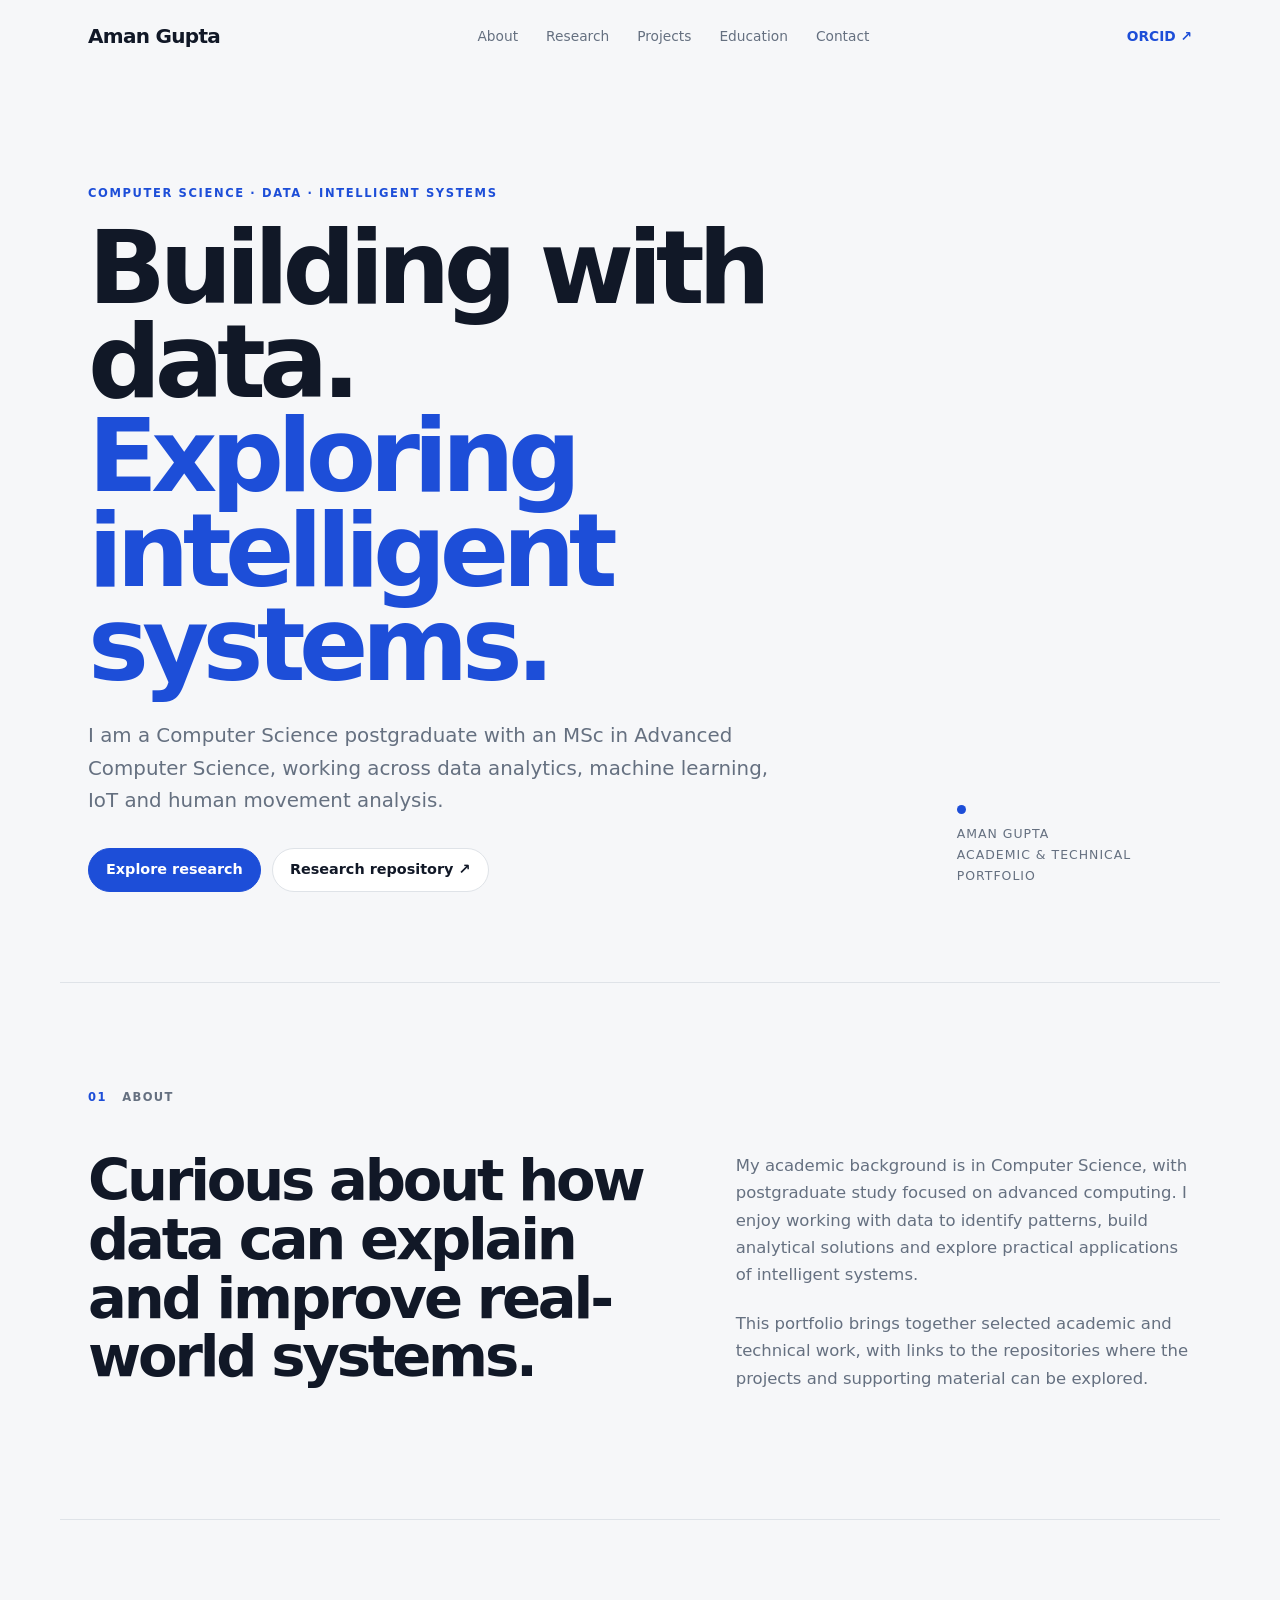
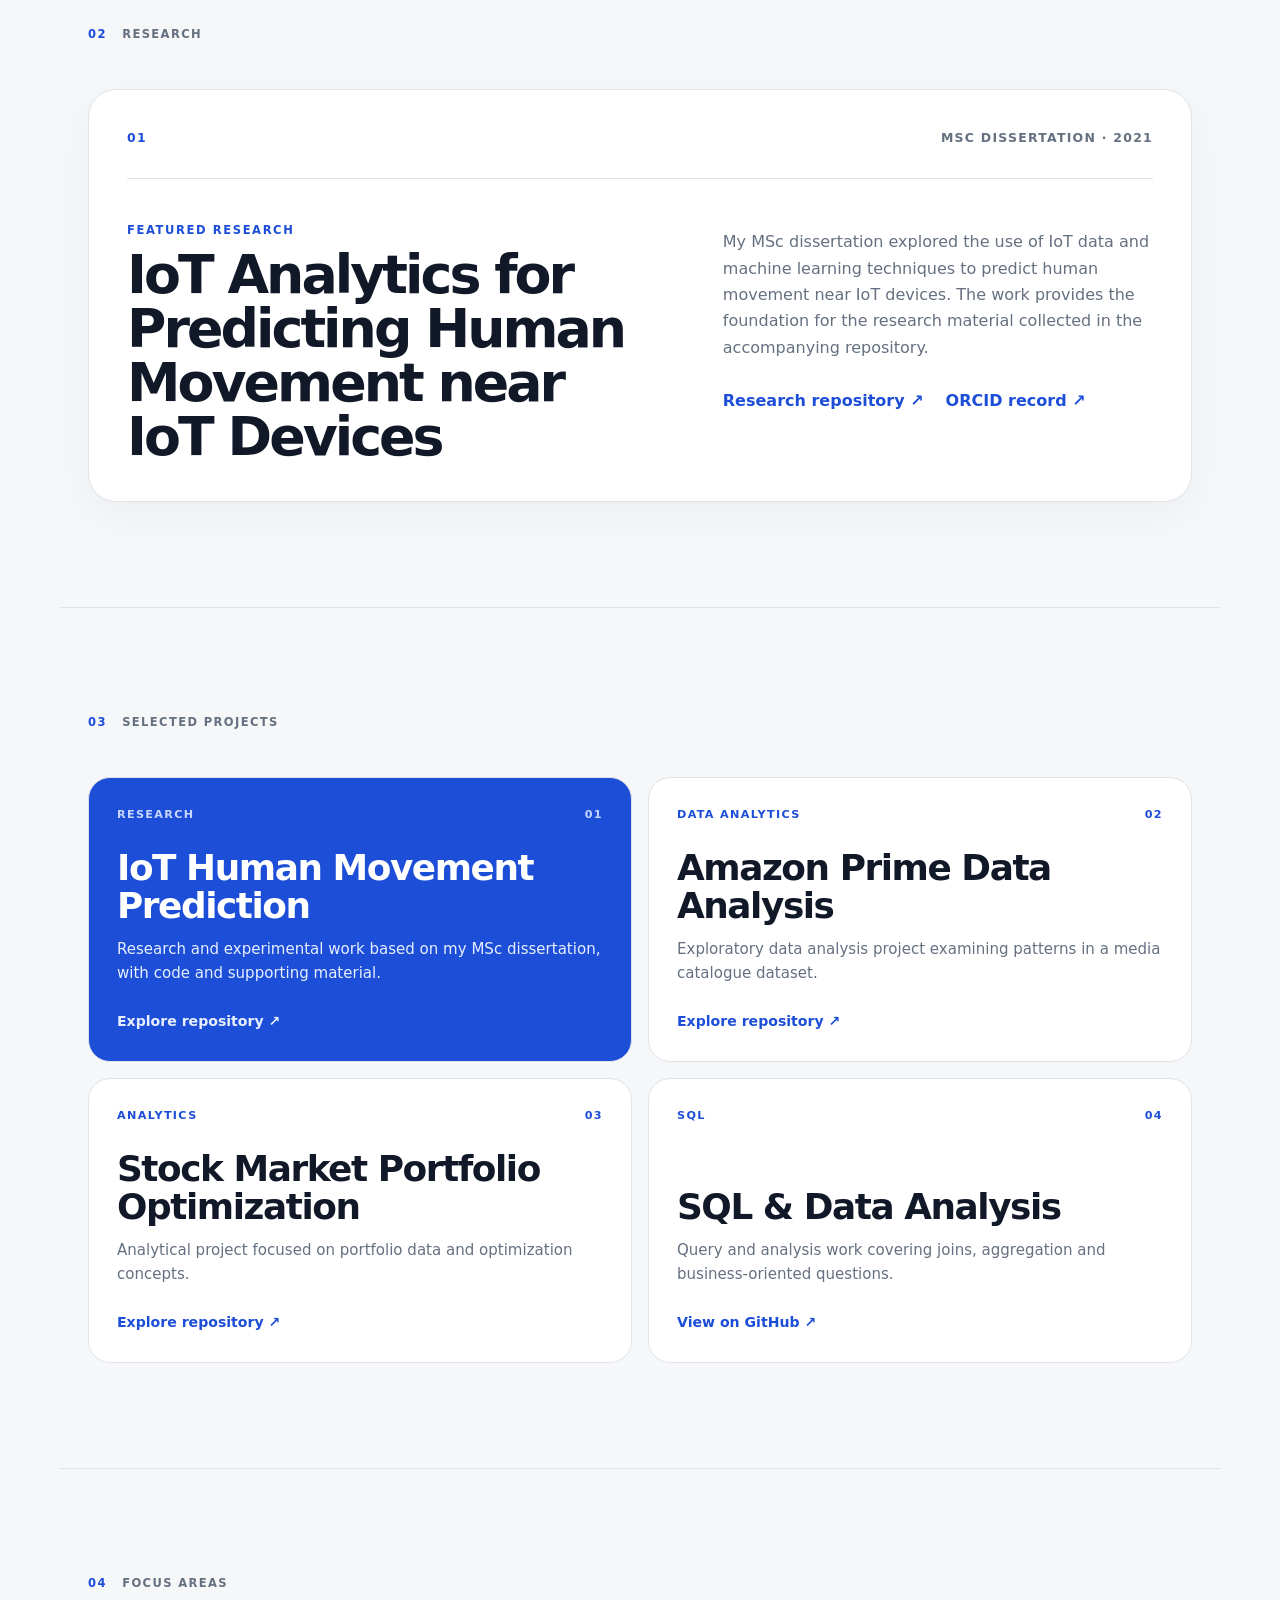
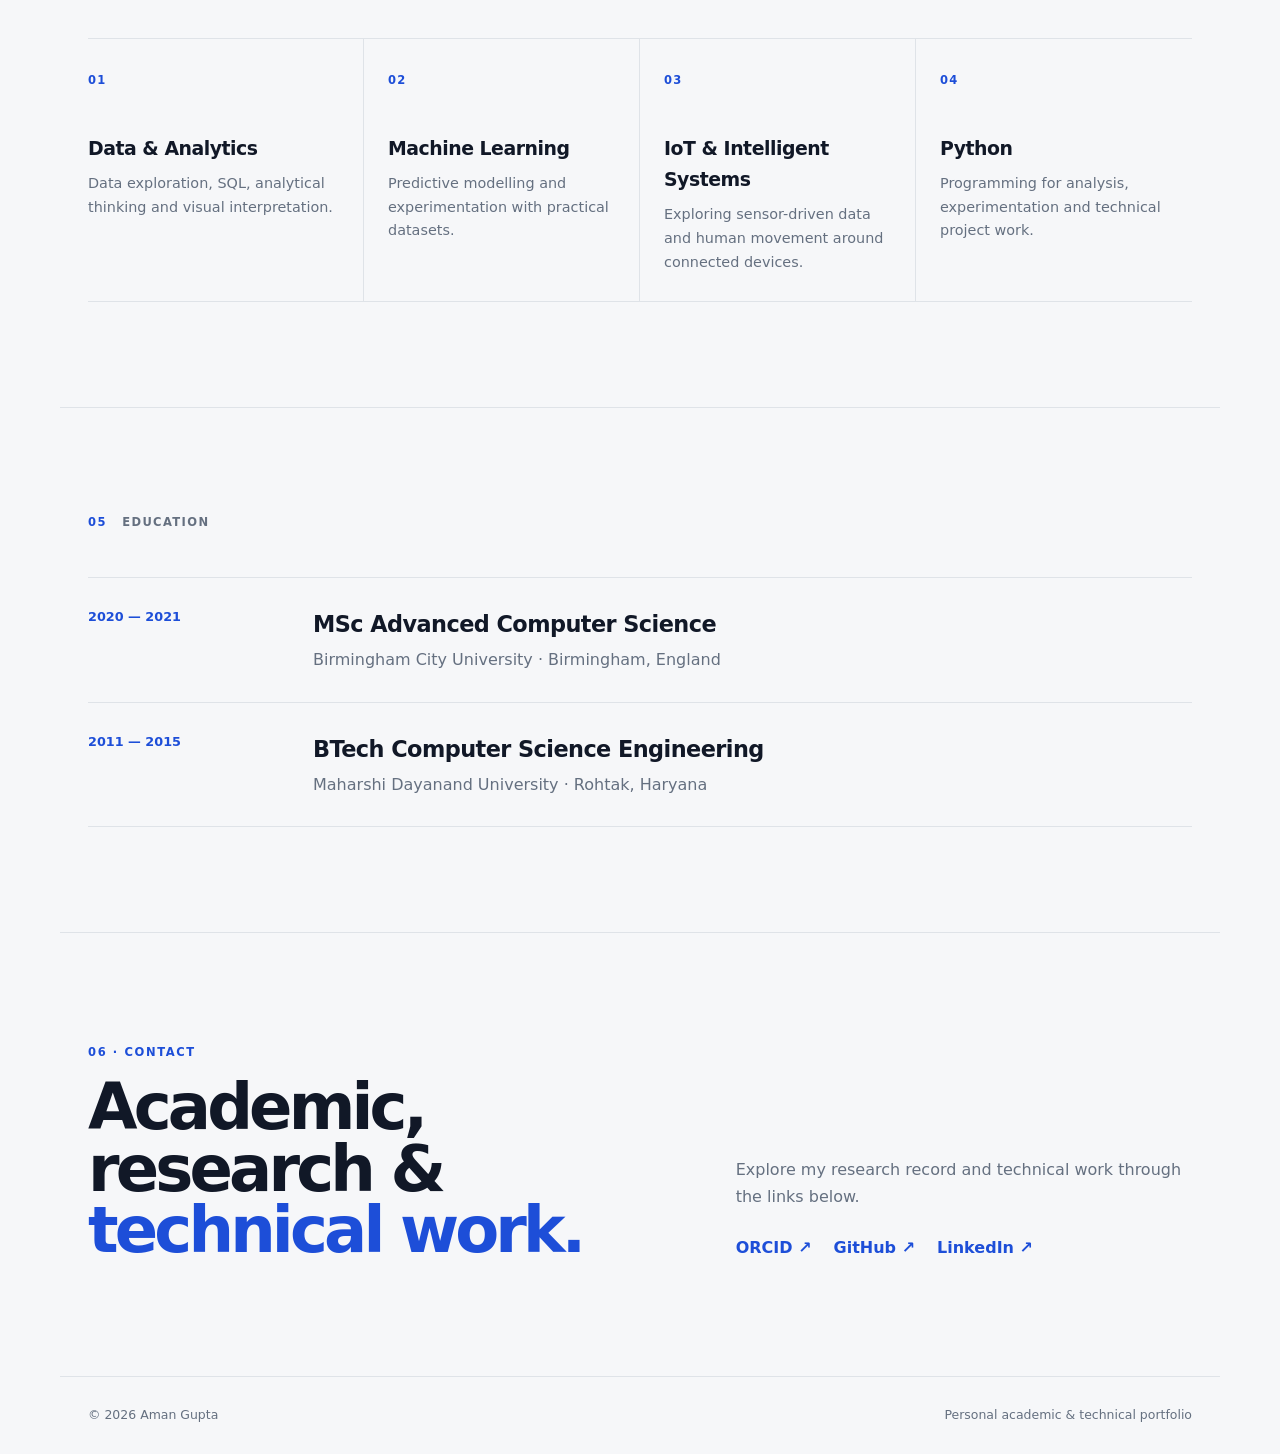
==== index.html @ 44056a90 "Align website links and research wording" ====
<!doctype html>
<html lang="en">
<head>
  <meta charset="utf-8">
  <meta name="viewport" content="width=device-width, initial-scale=1">
  <meta name="description" content="Aman Gupta — Computer Science, data analytics, machine learning, IoT and human movement research.">
  <title>Aman Gupta | Computer Science & Research</title>
  <link rel="stylesheet" href="style.css">
</head>
<body>
  <header class="nav">
    <a class="brand" href="#top" aria-label="Aman Gupta home">Aman Gupta</a>
    <nav aria-label="Primary navigation">
      <a href="#about">About</a>
      <a href="#research">Research</a>
      <a href="#projects">Projects</a>
      <a href="#education">Education</a>
      <a href="#contact">Contact</a>
    </nav>
    <a class="nav-link" href="https://orcid.org/0009-0007-4112-9993" target="_blank" rel="noopener">ORCID ↗</a>
  </header>

  <main id="top">
    <section class="hero">
      <div class="hero-copy">
        <p class="eyebrow">Computer Science · Data · Intelligent Systems</p>
        <h1>Building with data.<br><em>Exploring intelligent systems.</em></h1>
        <p class="lead">
          I am a Computer Science postgraduate with an MSc in Advanced Computer Science,
          working across data analytics, machine learning, IoT and human movement analysis.
        </p>
        <div class="actions">
          <a class="button primary" href="#research">Explore research</a>
          <a class="button" href="https://github.com/kaashgarg19/kaashgarg19/tree/main/research/iot-human-movement-prediction" target="_blank" rel="noopener">Research repository ↗</a>
        </div>
      </div>
      <div class="hero-note">
        <span class="dot"></span>
        <p>Aman Gupta<br>Academic & technical portfolio</p>
      </div>
    </section>

    <section id="about" class="section">
      <div class="section-label">01 <span>About</span></div>
      <div class="about-layout">
        <div>
          <h2>Curious about how data can explain and improve real-world systems.</h2>
        </div>
        <div class="about-copy">
          <p>
            My academic background is in Computer Science, with postgraduate study focused on
            advanced computing. I enjoy working with data to identify patterns, build analytical
            solutions and explore practical applications of intelligent systems.
          </p>
          <p>
            This portfolio brings together selected academic and technical work, with links to
            the repositories where the projects and supporting material can be explored.
          </p>
        </div>
      </div>
    </section>

    <section id="research" class="section research-section">
      <div class="section-label">02 <span>Research</span></div>
      <div class="research-card">
        <div class="research-meta">
          <span class="number">01</span>
          <span>MSc Dissertation · 2021</span>
        </div>
        <div class="research-body">
          <div>
            <p class="kicker">Featured research</p>
            <h2>IoT Analytics for Predicting Human Movement near IoT Devices</h2>
          </div>
          <div>
            <p>
              My MSc dissertation explored the use of IoT data and machine learning techniques
              to predict human movement near IoT devices. The work provides the foundation for
              the research material collected in the accompanying repository.
            </p>
            <div class="card-links">
              <a href="https://github.com/kaashgarg19/robust-iot-human-movement-prediction" target="_blank" rel="noopener">Research repository ↗</a>
              <a href="https://orcid.org/0009-0007-4112-9993" target="_blank" rel="noopener">ORCID record ↗</a>
            </div>
          </div>
        </div>
      </div>
    </section>

    <section id="projects" class="section">
      <div class="section-label">03 <span>Selected projects</span></div>
      <div class="project-grid">
        <article class="project-card featured">
          <div class="project-top"><span>Research</span><span>01</span></div>
          <h3>IoT Human Movement Prediction</h3>
          <p>Research and experimental work based on my MSc dissertation, with code and supporting material.</p>
          <a href="https://github.com/kaashgarg19/robust-iot-human-movement-prediction" target="_blank" rel="noopener">Explore repository <b>↗</b></a>
        </article>

        <article class="project-card">
          <div class="project-top"><span>Data Analytics</span><span>02</span></div>
          <h3>Amazon Prime Data Analysis</h3>
          <p>Exploratory data analysis project examining patterns in a media catalogue dataset.</p>
          <a href="https://github.com/kaashgarg19/AmazonPrime_Data_Analysis_EDA" target="_blank" rel="noopener">Explore repository <b>↗</b></a>
        </article>

        <article class="project-card">
          <div class="project-top"><span>Analytics</span><span>03</span></div>
          <h3>Stock Market Portfolio Optimization</h3>
          <p>Analytical project focused on portfolio data and optimization concepts.</p>
          <a href="https://github.com/kaashgarg19/STOCK_MARKET_PORTFOLIO_OPTIMIZATION" target="_blank" rel="noopener">Explore repository <b>↗</b></a>
        </article>

        <article class="project-card">
          <div class="project-top"><span>SQL</span><span>04</span></div>
          <h3>SQL & Data Analysis</h3>
          <p>Query and analysis work covering joins, aggregation and business-oriented questions.</p>
          <a href="https://github.com/kaashgarg19" target="_blank" rel="noopener">View on GitHub <b>↗</b></a>
        </article>
      </div>
    </section>

    <section class="section capabilities">
      <div class="section-label">04 <span>Focus areas</span></div>
      <div class="focus-grid">
        <div><span class="focus-index">01</span><h3>Data & Analytics</h3><p>Data exploration, SQL, analytical thinking and visual interpretation.</p></div>
        <div><span class="focus-index">02</span><h3>Machine Learning</h3><p>Predictive modelling and experimentation with practical datasets.</p></div>
        <div><span class="focus-index">03</span><h3>IoT & Intelligent Systems</h3><p>Exploring sensor-driven data and human movement around connected devices.</p></div>
        <div><span class="focus-index">04</span><h3>Python</h3><p>Programming for analysis, experimentation and technical project work.</p></div>
      </div>
    </section>

    <section id="education" class="section">
      <div class="section-label">05 <span>Education</span></div>
      <div class="education-list">
        <div class="education-item">
          <span class="year">2020 — 2021</span>
          <div><h3>MSc Advanced Computer Science</h3><p>Birmingham City University · Birmingham, England</p></div>
        </div>
        <div class="education-item">
          <span class="year">2011 — 2015</span>
          <div><h3>BTech Computer Science Engineering</h3><p>Maharshi Dayanand University · Rohtak, Haryana</p></div>
        </div>
      </div>
    </section>

    <section id="contact" class="contact-section">
      <div>
        <p class="eyebrow">06 · Contact</p>
        <h2>Academic, research &<br><em>technical work.</em></h2>
      </div>
      <div class="contact-side">
        <p>Explore my research record and technical work through the links below.</p>
        <div class="contact-links">
          <a href="https://orcid.org/0009-0007-4112-9993" target="_blank" rel="noopener">ORCID ↗</a>
          <a href="https://github.com/kaashgarg19" target="_blank" rel="noopener">GitHub ↗</a>
          <a href="https://www.linkedin.com/in/amangupta1911/" target="_blank" rel="noopener">LinkedIn ↗</a>
        </div>
      </div>
    </section>
  </main>

  <footer>
    <span>© 2026 Aman Gupta</span>
    <span>Personal academic & technical portfolio</span>
  </footer>
</body>
</html>
---- style.css ----
:root {
  --bg: #f6f7f9;
  --paper: #ffffff;
  --ink: #111827;
  --muted: #657080;
  --line: #dfe3e8;
  --accent: #1d4ed8;
  --accent-2: #e8f0ff;
  --max: 1160px;
}
* { box-sizing: border-box; }
html { scroll-behavior: smooth; }
body {
  margin: 0;
  background: var(--bg);
  color: var(--ink);
  font-family: Inter, ui-sans-serif, system-ui, -apple-system, BlinkMacSystemFont, "Segoe UI", sans-serif;
  line-height: 1.65;
}
a { color: inherit; }
.nav {
  position: sticky;
  top: 0;
  z-index: 20;
  width: min(100%, var(--max));
  margin: 0 auto;
  padding: 20px 28px;
  display: flex;
  align-items: center;
  justify-content: space-between;
  background: rgba(246,247,249,.94);
  backdrop-filter: blur(16px);
  border-bottom: 1px solid transparent;
}
.brand {
  font-size: 1.25rem;
  font-weight: 800;
  letter-spacing: -.035em;
  text-decoration: none;
  white-space: nowrap;
}
.nav nav { display: flex; gap: 28px; }
.nav nav a, .nav-link {
  color: var(--muted);
  font-size: .86rem;
  text-decoration: none;
  transition: color .2s ease;
}
.nav nav a:hover, .nav-link:hover { color: var(--ink); }
.nav-link { font-weight: 700; color: var(--accent); }

.hero {
  width: min(100%, var(--max));
  min-height: 82vh;
  margin: 0 auto;
  padding: 110px 28px 90px;
  display: flex;
  align-items: flex-end;
  justify-content: space-between;
  gap: 50px;
}
.hero-copy { max-width: 920px; }
.eyebrow, .kicker {
  margin: 0;
  color: var(--accent);
  text-transform: uppercase;
  letter-spacing: .14em;
  font-size: .72rem;
  font-weight: 800;
}
.hero h1 {
  margin: 18px 0 28px;
  max-width: 900px;
  font-size: clamp(3.6rem, 8vw, 7.2rem);
  line-height: .92;
  letter-spacing: -.065em;
  font-weight: 760;
}
em { color: var(--accent); font-style: normal; }
.lead { max-width: 700px; margin: 0; color: var(--muted); font-size: clamp(1.05rem, 1.7vw, 1.24rem); }
.actions { display: flex; flex-wrap: wrap; gap: 11px; margin-top: 30px; }
.button {
  display: inline-flex;
  align-items: center;
  min-height: 44px;
  padding: 9px 17px;
  border: 1px solid var(--line);
  border-radius: 999px;
  background: var(--paper);
  text-decoration: none;
  font-size: .9rem;
  font-weight: 750;
}
.button.primary { color: #fff; background: var(--accent); border-color: var(--accent); }
.hero-note {
  min-width: 180px;
  padding-bottom: 6px;
  color: var(--muted);
  font-size: .78rem;
  text-transform: uppercase;
  letter-spacing: .08em;
}
.hero-note p { margin: 10px 0 0; }
.dot { display: block; width: 9px; height: 9px; border-radius: 50%; background: var(--accent); }

.section {
  width: min(100%, var(--max));
  margin: 0 auto;
  padding: 105px 28px;
  border-top: 1px solid var(--line);
}
.section-label {
  margin-bottom: 45px;
  color: var(--accent);
  font-size: .72rem;
  font-weight: 800;
  letter-spacing: .12em;
  text-transform: uppercase;
}
.section-label span { color: var(--muted); margin-left: 10px; }
.about-layout { display: grid; grid-template-columns: 1.1fr .9fr; gap: 90px; }
.about-layout h2 {
  margin: 0;
  max-width: 650px;
  font-size: clamp(2.2rem, 4.5vw, 4.1rem);
  line-height: 1.02;
  letter-spacing: -.055em;
}
.about-copy { max-width: 520px; }
.about-copy p { margin: 0 0 22px; color: var(--muted); font-size: 1.03rem; }

.research-card {
  padding: 38px;
  background: var(--paper);
  border: 1px solid var(--line);
  border-radius: 28px;
  box-shadow: 0 14px 40px rgba(17,24,39,.04);
}
.research-meta {
  display: flex; align-items: center; justify-content: space-between;
  padding-bottom: 30px; color: var(--muted); font-size: .78rem;
  text-transform: uppercase; letter-spacing: .1em; font-weight: 750;
  border-bottom: 1px solid var(--line);
}
.research-meta .number { color: var(--accent); }
.research-body { display: grid; grid-template-columns: 1.1fr .9fr; gap: 70px; padding-top: 42px; }
.research-body h2 { margin: 8px 0 0; max-width: 700px; font-size: clamp(2.2rem, 4.2vw, 4.2rem); line-height: 1; letter-spacing: -.055em; }
.research-body > div:last-child { padding-top: 8px; }
.research-body > div:last-child > p { margin: 0; color: var(--muted); font-size: 1rem; }
.card-links { display: flex; flex-wrap: wrap; gap: 22px; margin-top: 27px; }
.card-links a, .project-card a, .contact-links a { color: var(--accent); text-decoration: none; font-weight: 800; }
.card-links a:hover, .project-card a:hover, .contact-links a:hover { text-decoration: underline; }

.project-grid { display: grid; grid-template-columns: repeat(2, 1fr); gap: 16px; }
.project-card {
  min-height: 285px; padding: 28px; display: flex; flex-direction: column;
  border: 1px solid var(--line); border-radius: 22px; background: var(--paper);
  transition: transform .2s ease, border-color .2s ease, box-shadow .2s ease;
}
.project-card:hover { transform: translateY(-3px); border-color: #b9c2ce; box-shadow: 0 12px 30px rgba(17,24,39,.06); }
.project-card.featured { background: var(--accent); color: #fff; }
.project-card.featured p, .project-card.featured a { color: #e7efff; }
.project-card.featured .project-top { color: #c7d7ff; }
.project-top { display: flex; justify-content: space-between; color: var(--accent); font-size: .7rem; font-weight: 800; text-transform: uppercase; letter-spacing: .12em; }
.project-card h3 { margin: auto 0 12px; max-width: 470px; font-size: clamp(1.65rem, 2.8vw, 2.3rem); line-height: 1.05; letter-spacing: -.04em; }
.project-card p { margin: 0 0 24px; color: var(--muted); font-size: .94rem; }
.project-card a { font-size: .88rem; }

.focus-grid { display: grid; grid-template-columns: repeat(4, 1fr); gap: 0; border-top: 1px solid var(--line); border-bottom: 1px solid var(--line); }
.focus-grid > div { min-height: 220px; padding: 27px 24px 27px 0; border-right: 1px solid var(--line); }
.focus-grid > div:not(:first-child) { padding-left: 24px; }
.focus-grid > div:last-child { border-right: 0; }
.focus-index { color: var(--accent); font-size: .72rem; font-weight: 800; letter-spacing: .1em; }
.focus-grid h3 { margin: 40px 0 8px; font-size: 1.18rem; letter-spacing: -.025em; }
.focus-grid p { margin: 0; color: var(--muted); font-size: .9rem; }

.education-list { border-top: 1px solid var(--line); }
.education-item { display: grid; grid-template-columns: 190px 1fr; gap: 35px; padding: 28px 0; border-bottom: 1px solid var(--line); }
.year { color: var(--accent); font-size: .8rem; font-weight: 800; }
.education-item h3 { margin: 0 0 4px; font-size: 1.4rem; letter-spacing: -.025em; }
.education-item p { margin: 0; color: var(--muted); }

.contact-section {
  width: min(100%, var(--max)); margin: 0 auto; padding: 110px 28px 115px;
  display: grid; grid-template-columns: 1.1fr .9fr; gap: 90px; border-top: 1px solid var(--line);
}
.contact-section h2 { margin: 15px 0 0; font-size: clamp(2.6rem, 5vw, 5rem); line-height: .96; letter-spacing: -.06em; }
.contact-side { align-self: end; max-width: 460px; }
.contact-side > p { margin: 0 0 25px; color: var(--muted); }
.contact-links { display: flex; flex-wrap: wrap; gap: 22px; }

footer {
  width: min(100%, var(--max)); margin: 0 auto; padding: 28px;
  display: flex; justify-content: space-between; gap: 20px; color: var(--muted);
  border-top: 1px solid var(--line); font-size: .78rem;
}
@media (max-width: 820px) {
  .nav { padding: 17px 20px; }
  .nav nav { display: none; }
  .hero { min-height: auto; padding: 85px 20px 75px; align-items: flex-start; flex-direction: column; }
  .hero-note { display: none; }
  .section { padding: 75px 20px; }
  .about-layout, .research-body, .contact-section { grid-template-columns: 1fr; gap: 40px; }
  .project-grid { grid-template-columns: 1fr; }
  .focus-grid { grid-template-columns: 1fr 1fr; }
  .focus-grid > div { border-bottom: 1px solid var(--line); }
  .focus-grid > div:nth-child(2) { border-right: 0; }
  .focus-grid > div:nth-child(3) { padding-left: 0; }
  .focus-grid > div:nth-child(4) { border-right: 0; }
  .education-item { grid-template-columns: 130px 1fr; gap: 20px; }
  .contact-section { padding: 75px 20px 85px; }
  footer { padding: 25px 20px 35px; flex-direction: column; }
}
@media (max-width: 520px) {
  .brand { font-size: 1.08rem; }
  .nav-link { display: none; }
  .hero h1 { font-size: clamp(3.2rem, 16vw, 5rem); }
  .research-card { padding: 24px; border-radius: 20px; }
  .research-meta { align-items: flex-start; gap: 15px; flex-direction: column; }
  .focus-grid { grid-template-columns: 1fr; }
  .focus-grid > div, .focus-grid > div:not(:first-child) { padding: 24px 0; border-right: 0; }
}
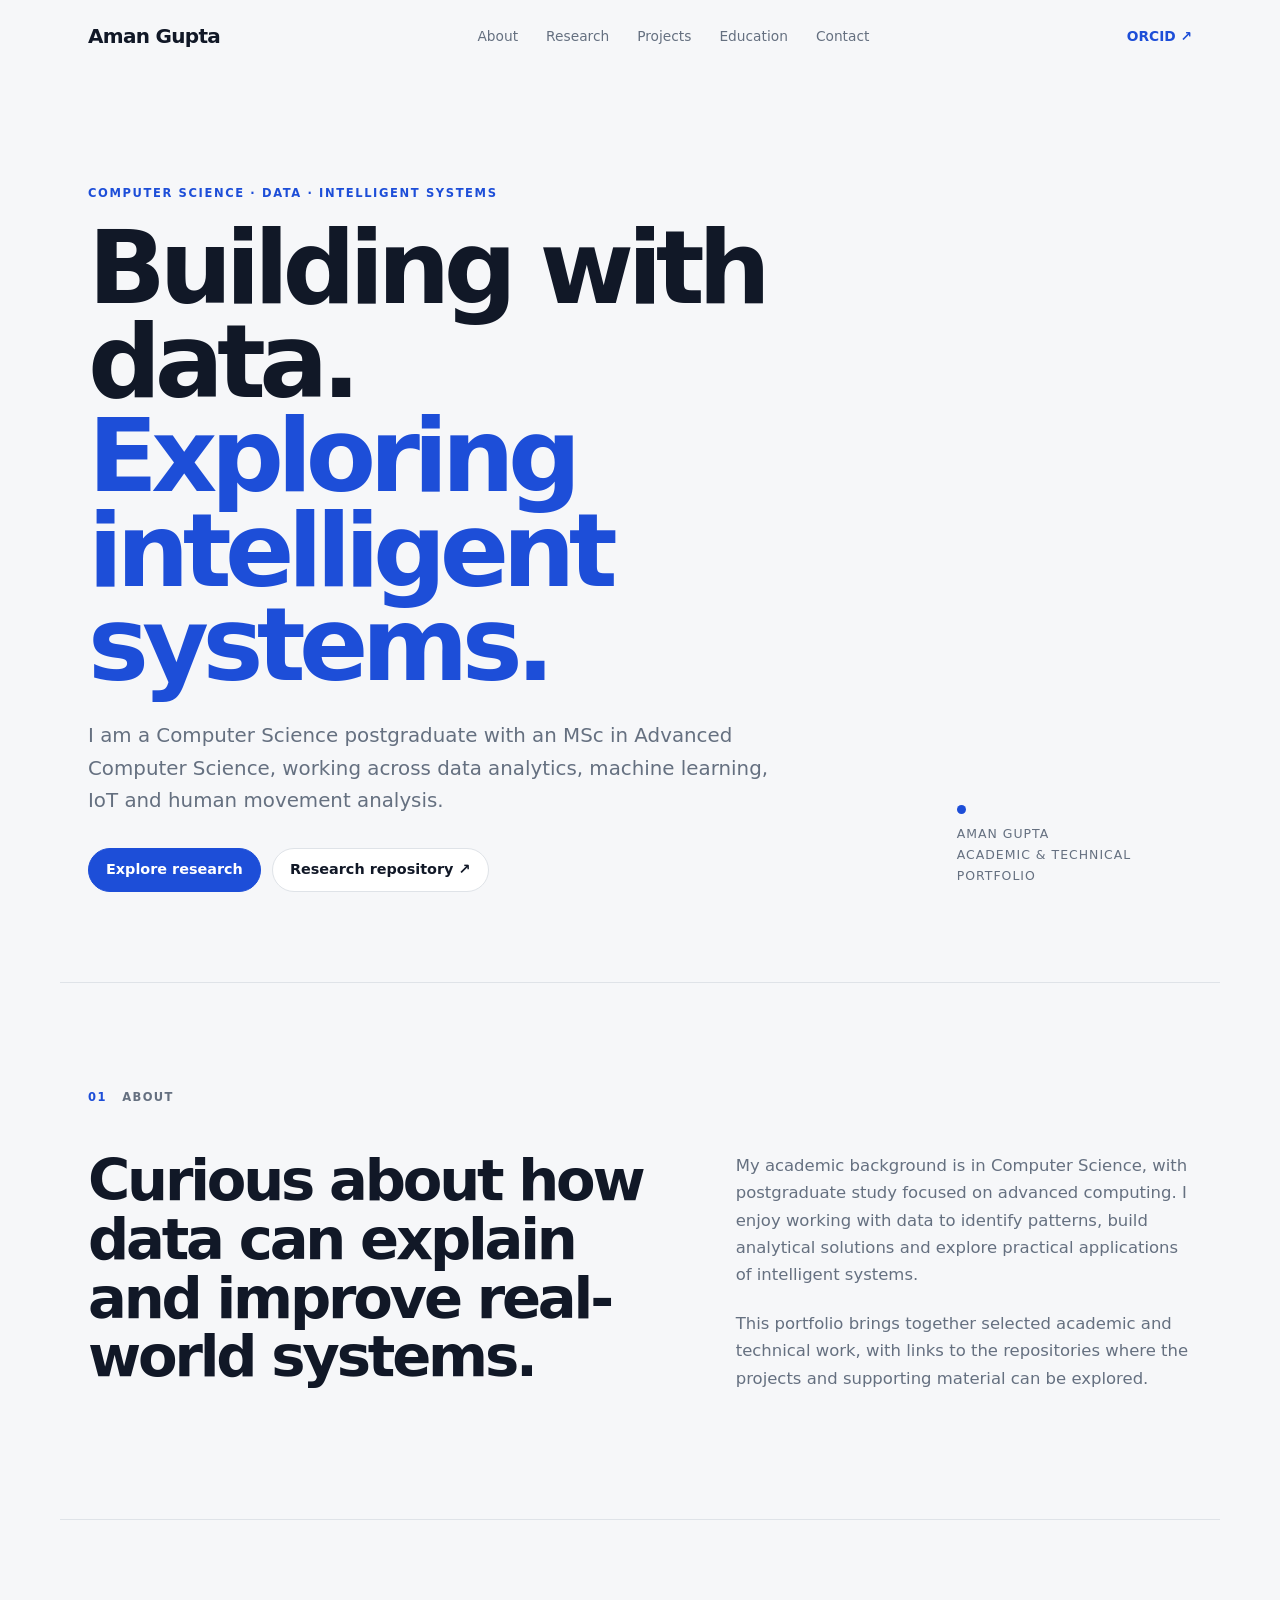
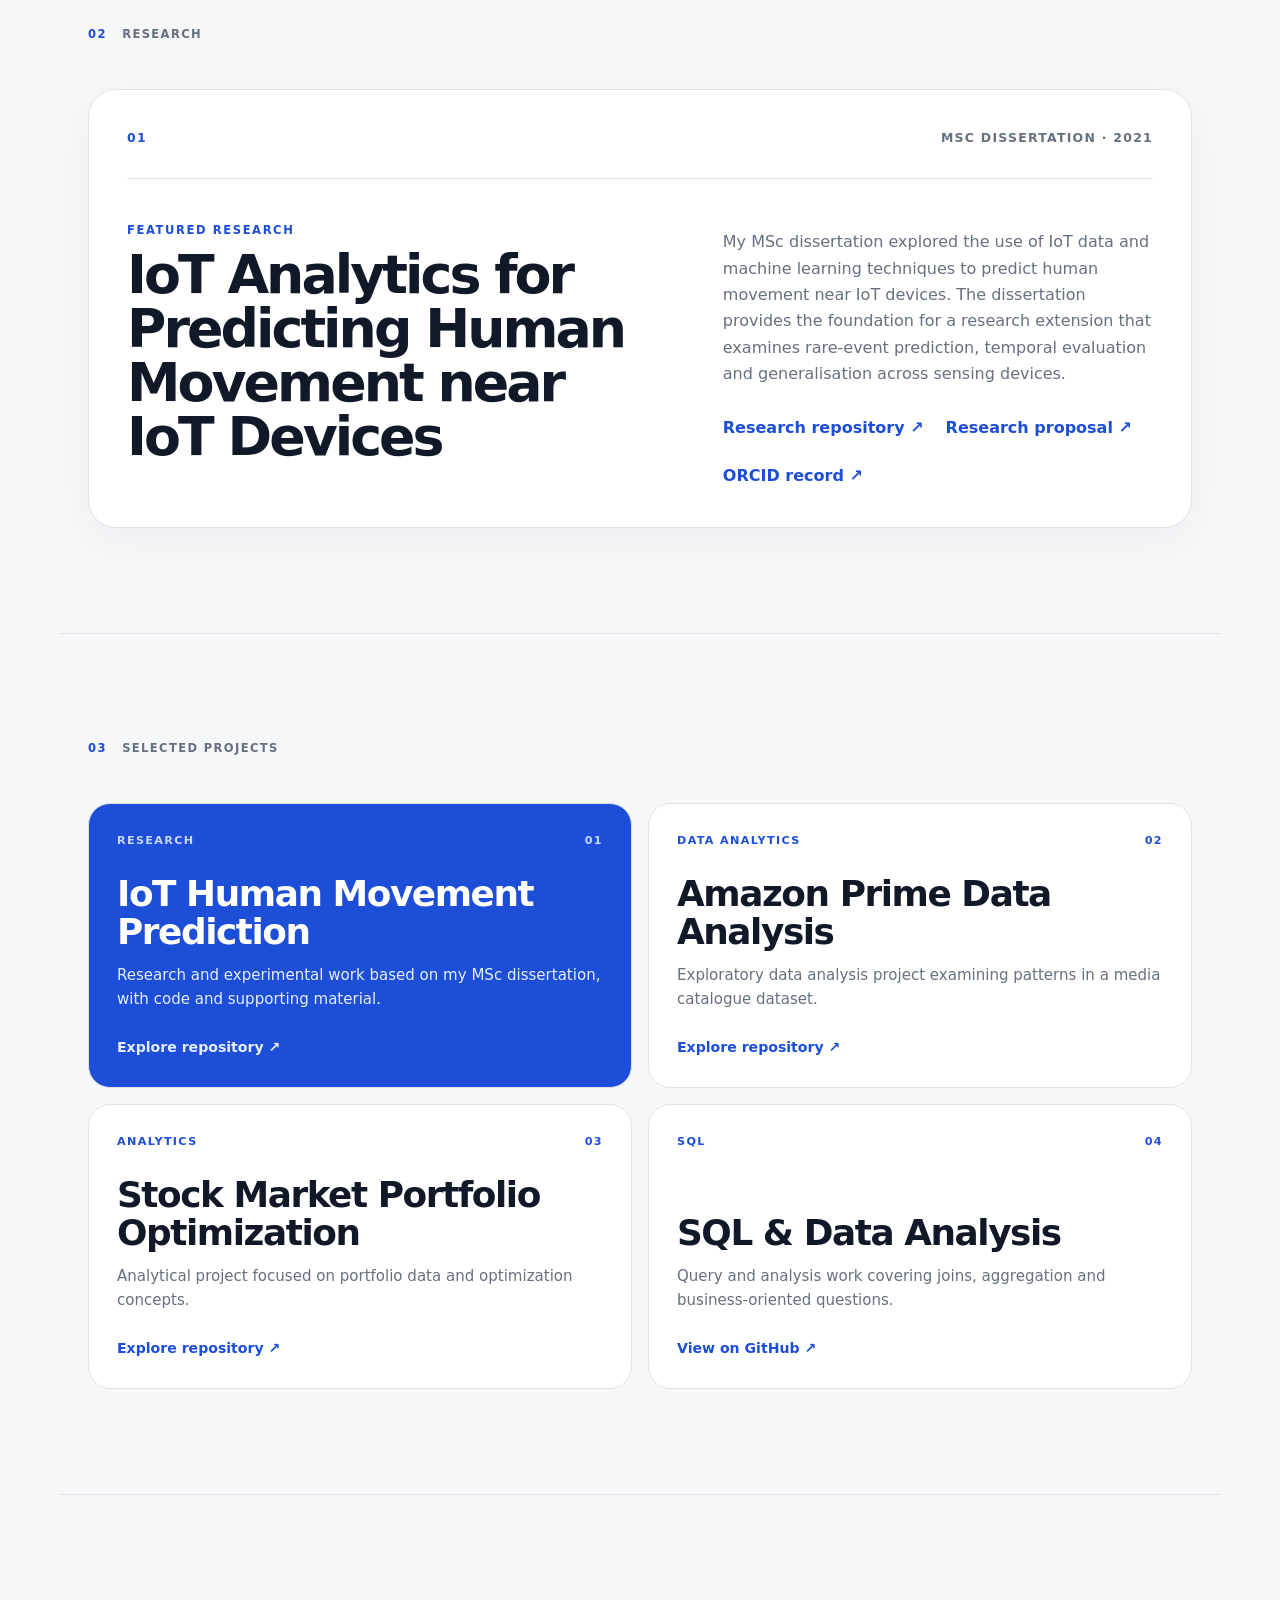
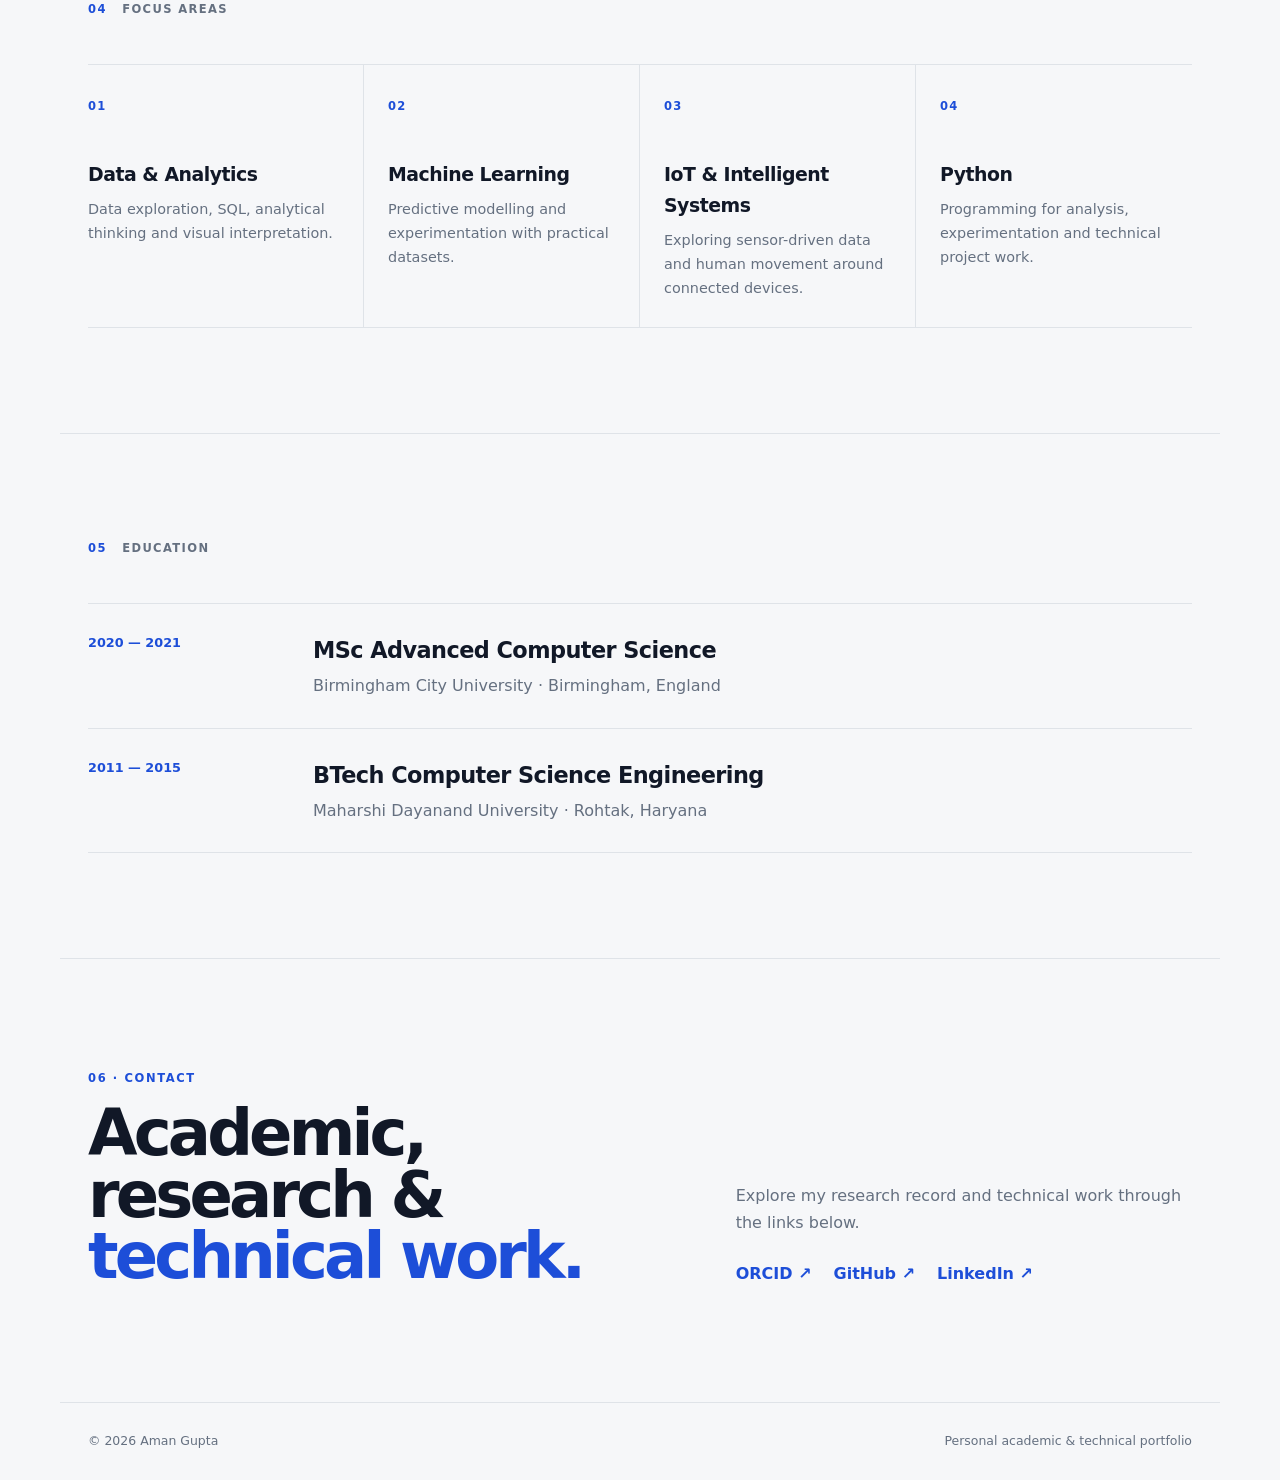
==== commit 266836d7: "Finalize research links and current research description" ====
--- a/index.html
+++ b/index.html
@@ -75,12 +75,12 @@
           <div>
             <p>
               My MSc dissertation explored the use of IoT data and machine learning techniques
-              to predict human movement near IoT devices. The work provides the foundation for
-              the research material collected in the accompanying repository.
+              to predict human movement near IoT devices. The dissertation provides the foundation for a research extension that examines rare-event prediction,
+              temporal evaluation and generalisation across sensing devices.
             </p>
             <div class="card-links">
-              <a href="https://github.com/kaashgarg19/robust-iot-human-movement-prediction" target="_blank" rel="noopener">Research repository ↗</a>
-              <a href="https://orcid.org/0009-0007-4112-9993" target="_blank" rel="noopener">ORCID record ↗</a>
+              <a href="https://github.com/kaashgarg19/kaashgarg19/tree/main/research/iot-human-movement-prediction" target="_blank" rel="noopener">Research repository ↗</a>
+              <a href="https://github.com/kaashgarg19/kaashgarg19/blob/main/research/iot-human-movement-prediction/docs/research_proposal.md" target="_blank" rel="noopener">Research proposal ↗</a> <a href="https://orcid.org/0009-0007-4112-9993" target="_blank" rel="noopener">ORCID record ↗</a>
             </div>
           </div>
         </div>
@@ -94,7 +94,7 @@
           <div class="project-top"><span>Research</span><span>01</span></div>
           <h3>IoT Human Movement Prediction</h3>
           <p>Research and experimental work based on my MSc dissertation, with code and supporting material.</p>
-          <a href="https://github.com/kaashgarg19/robust-iot-human-movement-prediction" target="_blank" rel="noopener">Explore repository <b>↗</b></a>
+          <a href="https://github.com/kaashgarg19/kaashgarg19/tree/main/research/iot-human-movement-prediction" target="_blank" rel="noopener">Explore repository <b>↗</b></a>
         </article>
 
         <article class="project-card">
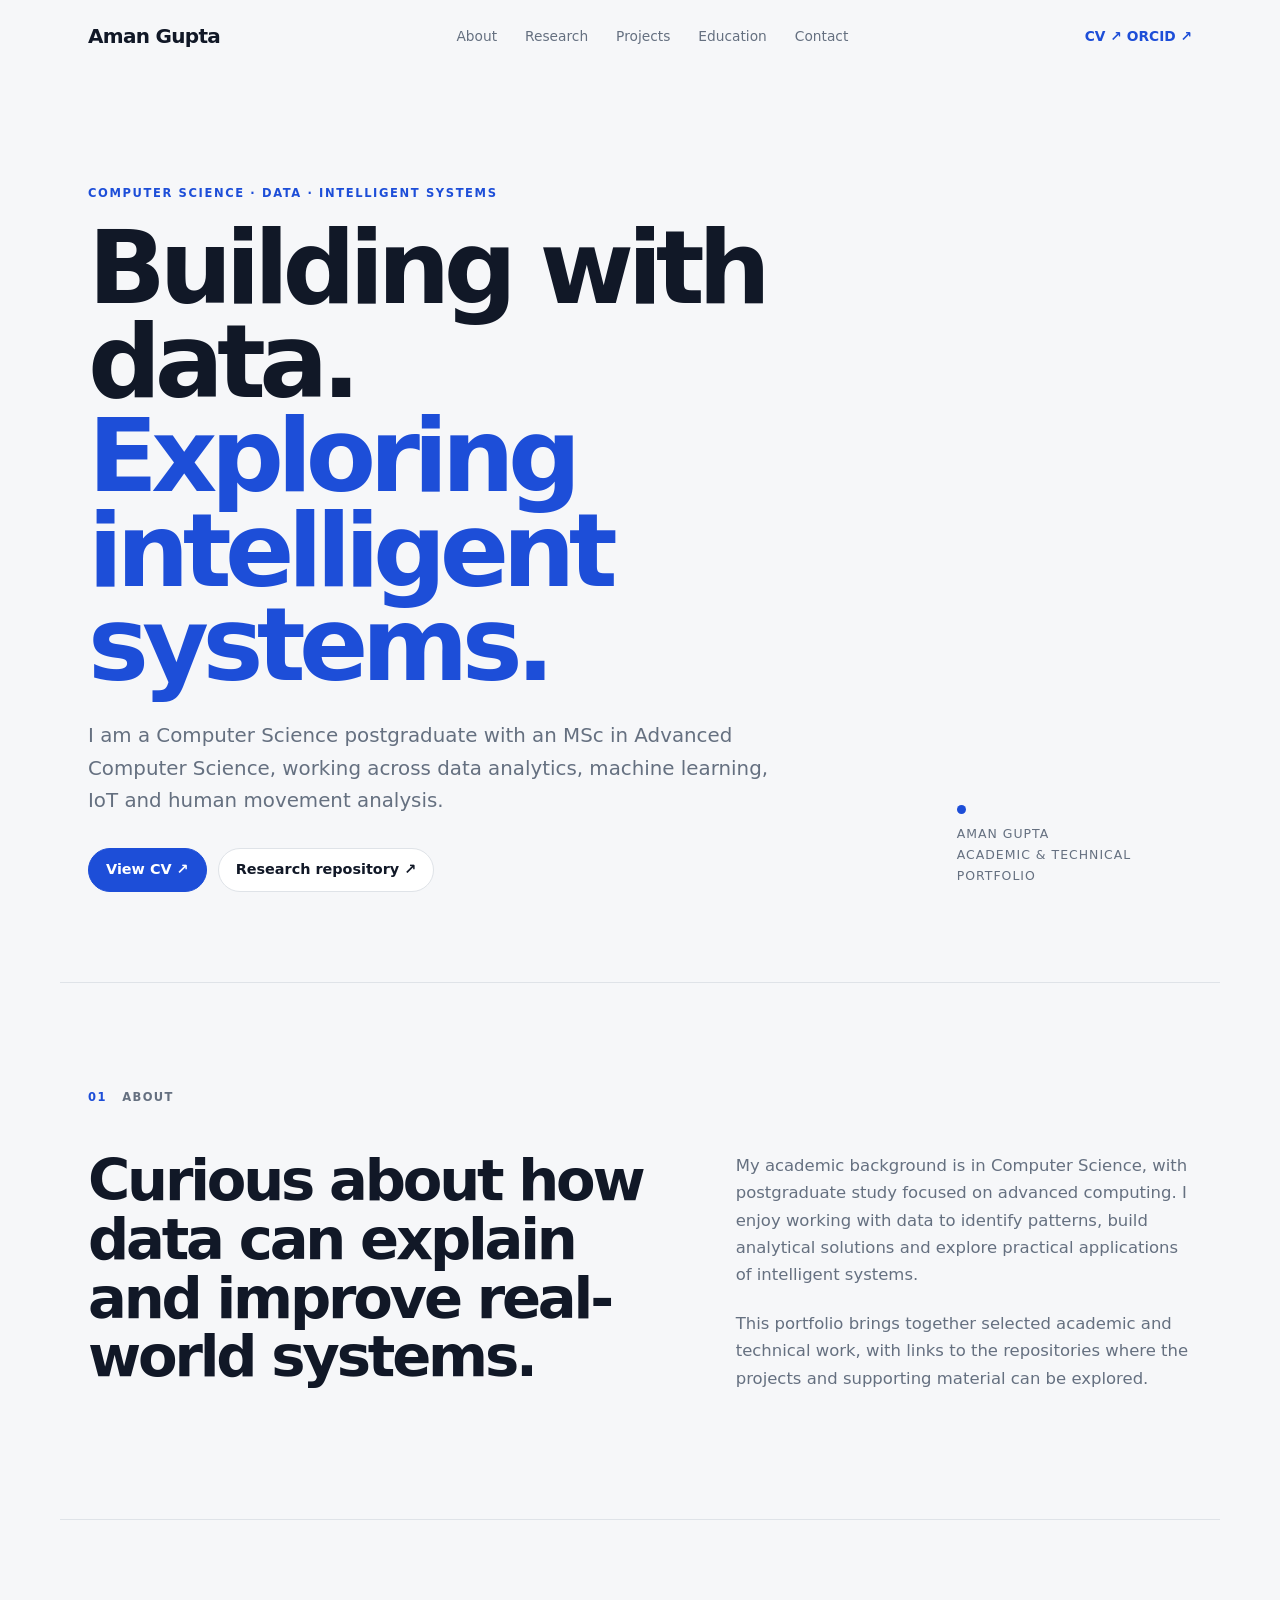
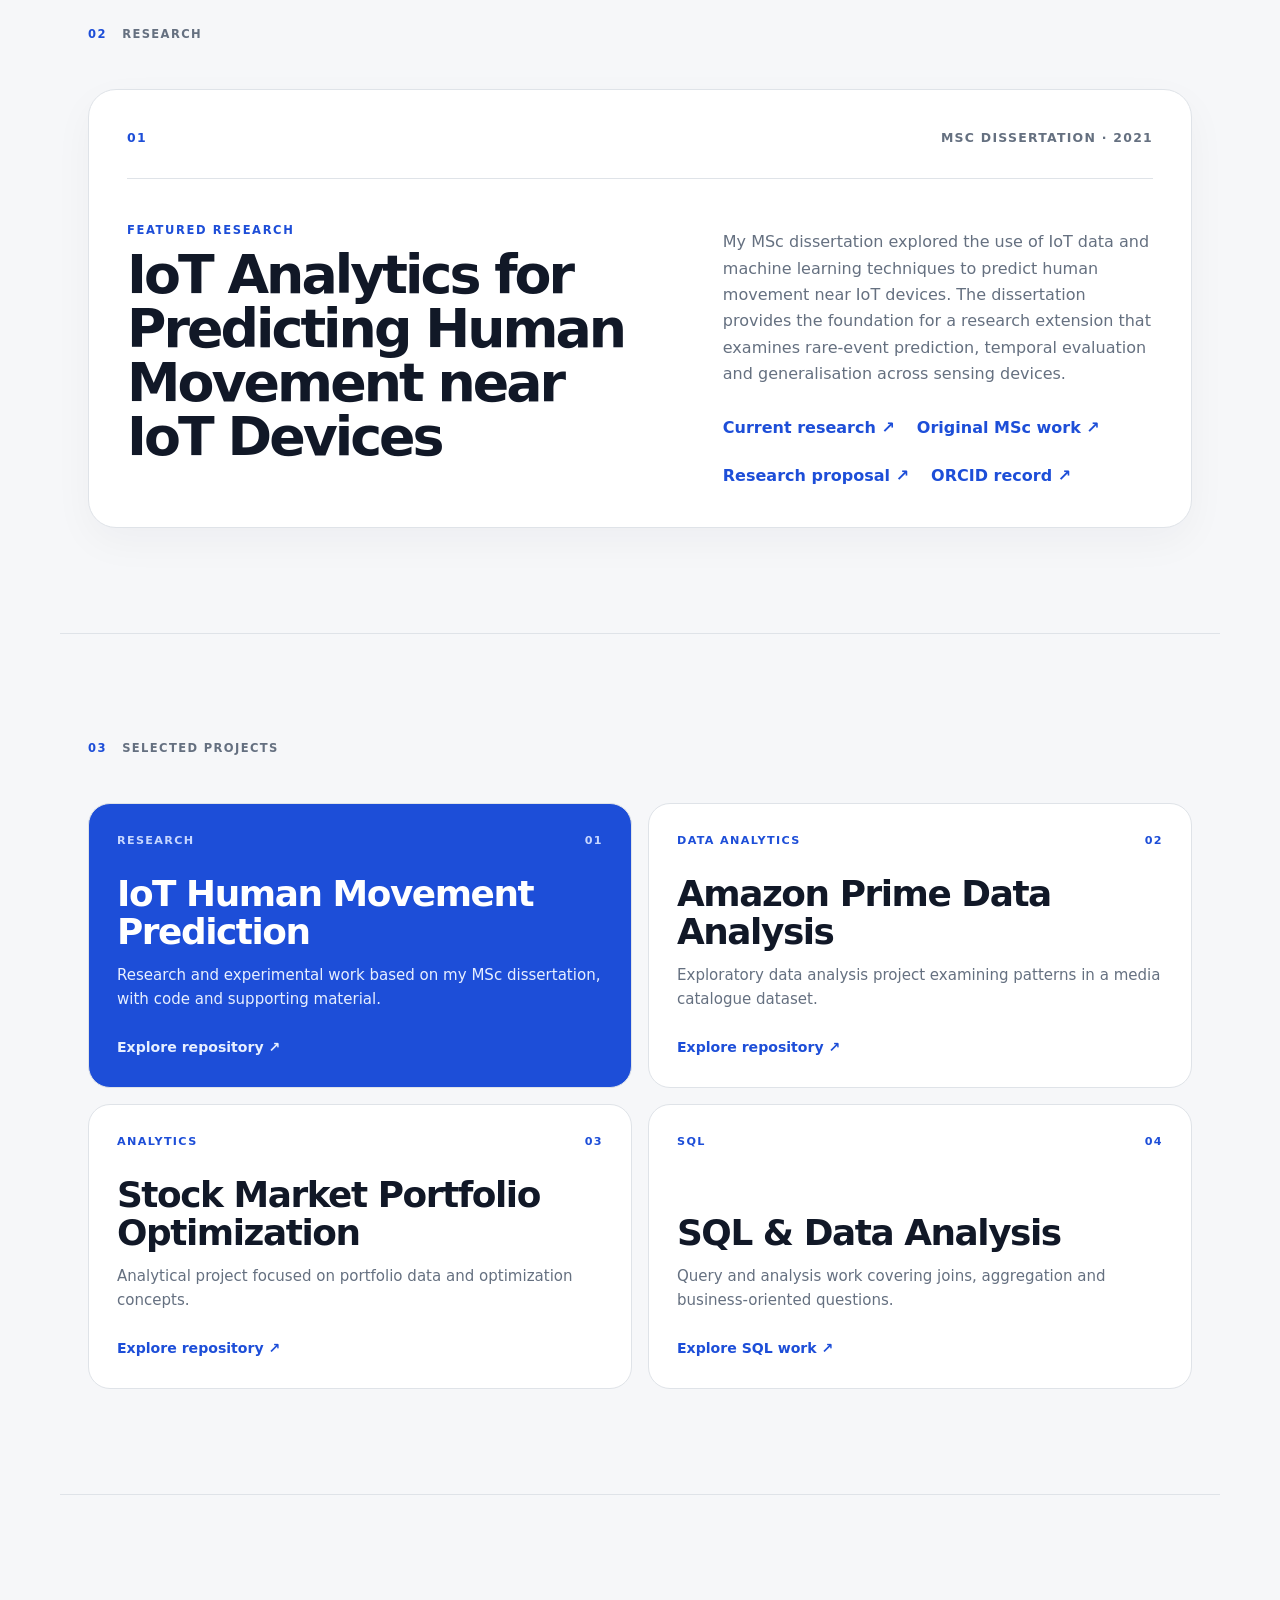
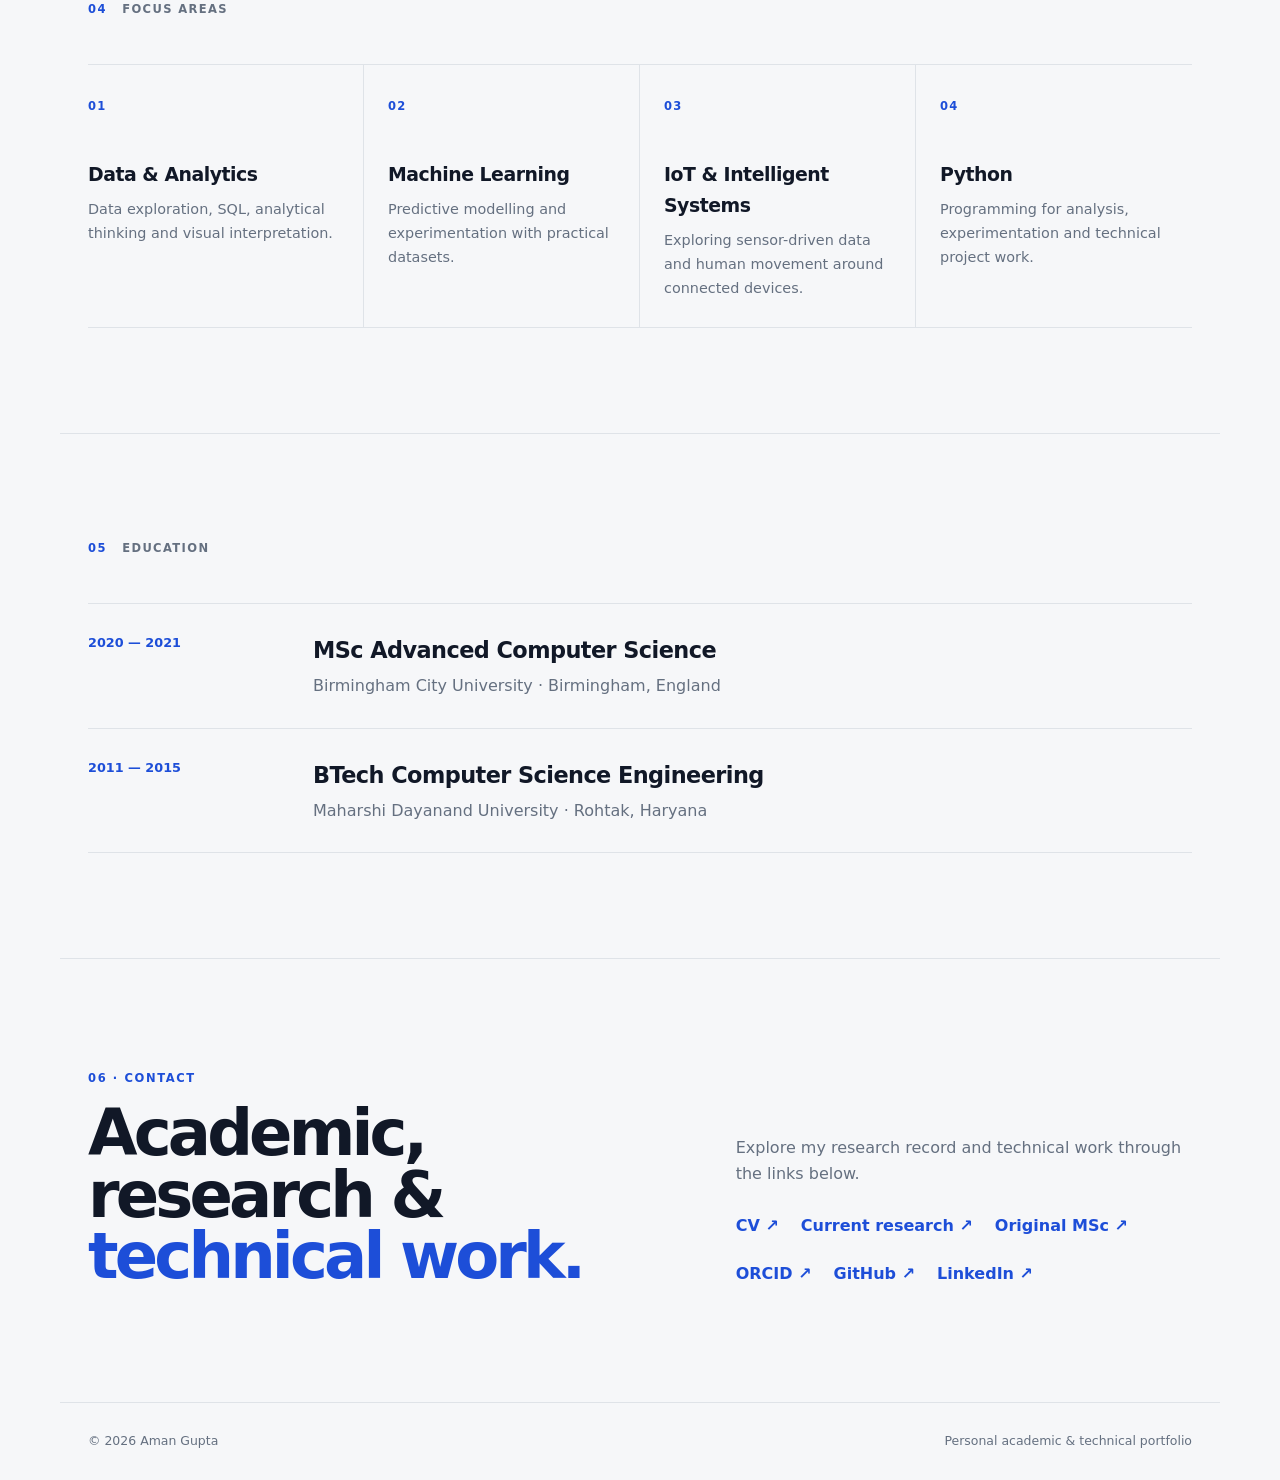
==== commit e757a84d: "Complete portfolio website links and navigation" ====
--- a/index.html
+++ b/index.html
@@ -17,7 +17,10 @@
       <a href="#education">Education</a>
       <a href="#contact">Contact</a>
     </nav>
-    <a class="nav-link" href="https://orcid.org/0009-0007-4112-9993" target="_blank" rel="noopener">ORCID ↗</a>
+    <div class="nav-actions">
+      <a class="nav-link" href="https://github.com/kaashgarg19/kaashgarg19/blob/main/Aman_Gupta_CV.pdf" target="_blank" rel="noopener">CV ↗</a>
+      <a class="nav-link" href="https://orcid.org/0009-0007-4112-9993" target="_blank" rel="noopener">ORCID ↗</a>
+    </div>
   </header>
 
   <main id="top">
@@ -30,8 +33,8 @@
           working across data analytics, machine learning, IoT and human movement analysis.
         </p>
         <div class="actions">
-          <a class="button primary" href="#research">Explore research</a>
-          <a class="button" href="https://github.com/kaashgarg19/kaashgarg19/tree/main/research/iot-human-movement-prediction" target="_blank" rel="noopener">Research repository ↗</a>
+          <a class="button primary" href="https://github.com/kaashgarg19/kaashgarg19/blob/main/Aman_Gupta_CV.pdf" target="_blank" rel="noopener">View CV ↗</a>
+          <a class="button" href="https://github.com/kaashgarg19/robust-iot-human-movement-prediction" target="_blank" rel="noopener">Research repository ↗</a>
         </div>
       </div>
       <div class="hero-note">
@@ -79,8 +82,10 @@
               temporal evaluation and generalisation across sensing devices.
             </p>
             <div class="card-links">
-              <a href="https://github.com/kaashgarg19/kaashgarg19/tree/main/research/iot-human-movement-prediction" target="_blank" rel="noopener">Research repository ↗</a>
-              <a href="https://github.com/kaashgarg19/kaashgarg19/blob/main/research/iot-human-movement-prediction/docs/research_proposal.md" target="_blank" rel="noopener">Research proposal ↗</a> <a href="https://orcid.org/0009-0007-4112-9993" target="_blank" rel="noopener">ORCID record ↗</a>
+              <a href="https://github.com/kaashgarg19/robust-iot-human-movement-prediction" target="_blank" rel="noopener">Current research ↗</a>
+              <a href="https://github.com/kaashgarg19/iot-human-movement-prediction-msc" target="_blank" rel="noopener">Original MSc work ↗</a>
+              <a href="https://github.com/kaashgarg19/robust-iot-human-movement-prediction/blob/main/docs/research_proposal.md" target="_blank" rel="noopener">Research proposal ↗</a>
+              <a href="https://orcid.org/0009-0007-4112-9993" target="_blank" rel="noopener">ORCID record ↗</a>
             </div>
           </div>
         </div>
@@ -94,7 +99,7 @@
           <div class="project-top"><span>Research</span><span>01</span></div>
           <h3>IoT Human Movement Prediction</h3>
           <p>Research and experimental work based on my MSc dissertation, with code and supporting material.</p>
-          <a href="https://github.com/kaashgarg19/kaashgarg19/tree/main/research/iot-human-movement-prediction" target="_blank" rel="noopener">Explore repository <b>↗</b></a>
+          <a href="https://github.com/kaashgarg19/robust-iot-human-movement-prediction" target="_blank" rel="noopener">Explore repository <b>↗</b></a>
         </article>
 
         <article class="project-card">
@@ -115,7 +120,7 @@
           <div class="project-top"><span>SQL</span><span>04</span></div>
           <h3>SQL & Data Analysis</h3>
           <p>Query and analysis work covering joins, aggregation and business-oriented questions.</p>
-          <a href="https://github.com/kaashgarg19" target="_blank" rel="noopener">View on GitHub <b>↗</b></a>
+          <a href="https://github.com/kaashgarg19/kaashgarg19/tree/main/sql" target="_blank" rel="noopener">Explore SQL work <b>↗</b></a>
         </article>
       </div>
     </section>
@@ -152,6 +157,9 @@
       <div class="contact-side">
         <p>Explore my research record and technical work through the links below.</p>
         <div class="contact-links">
+          <a href="https://github.com/kaashgarg19/kaashgarg19/blob/main/Aman_Gupta_CV.pdf" target="_blank" rel="noopener">CV ↗</a>
+          <a href="https://github.com/kaashgarg19/robust-iot-human-movement-prediction" target="_blank" rel="noopener">Current research ↗</a>
+          <a href="https://github.com/kaashgarg19/iot-human-movement-prediction-msc" target="_blank" rel="noopener">Original MSc ↗</a>
           <a href="https://orcid.org/0009-0007-4112-9993" target="_blank" rel="noopener">ORCID ↗</a>
           <a href="https://github.com/kaashgarg19" target="_blank" rel="noopener">GitHub ↗</a>
           <a href="https://www.linkedin.com/in/amangupta1911/" target="_blank" rel="noopener">LinkedIn ↗</a>
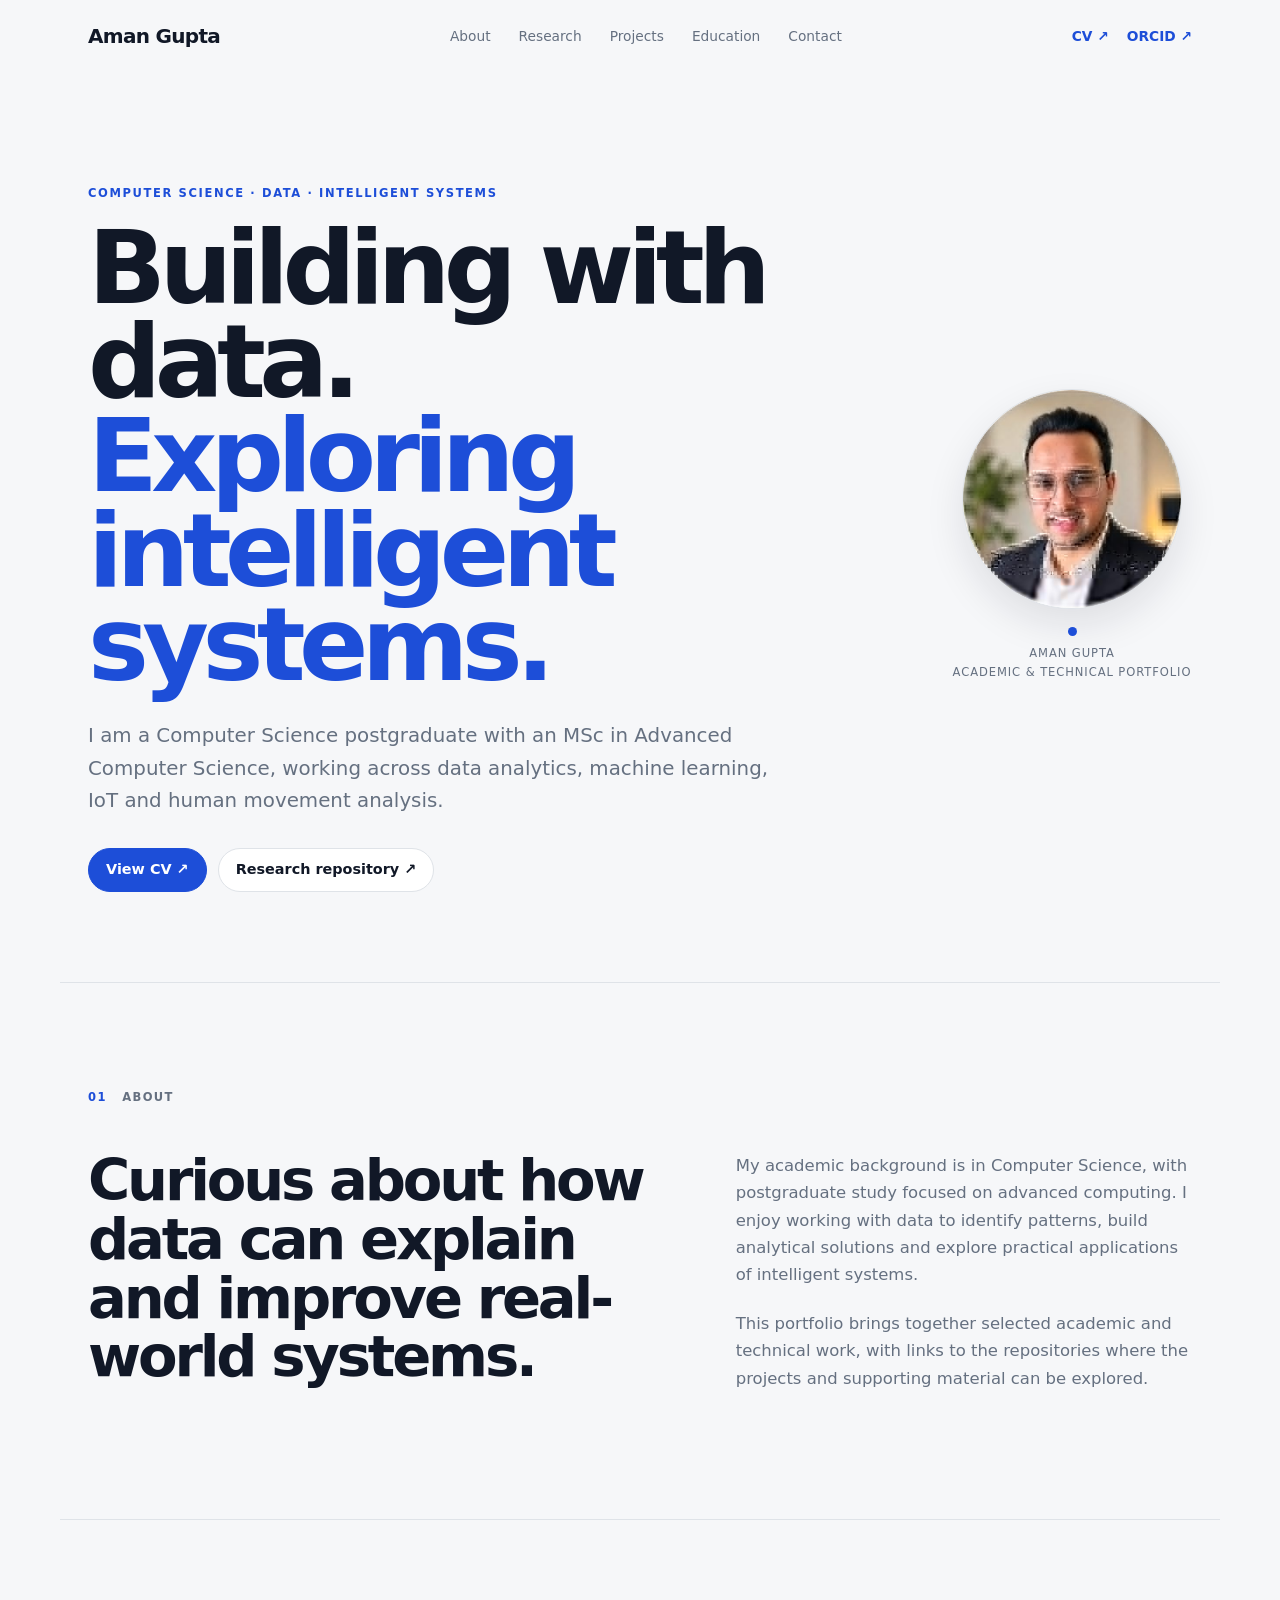
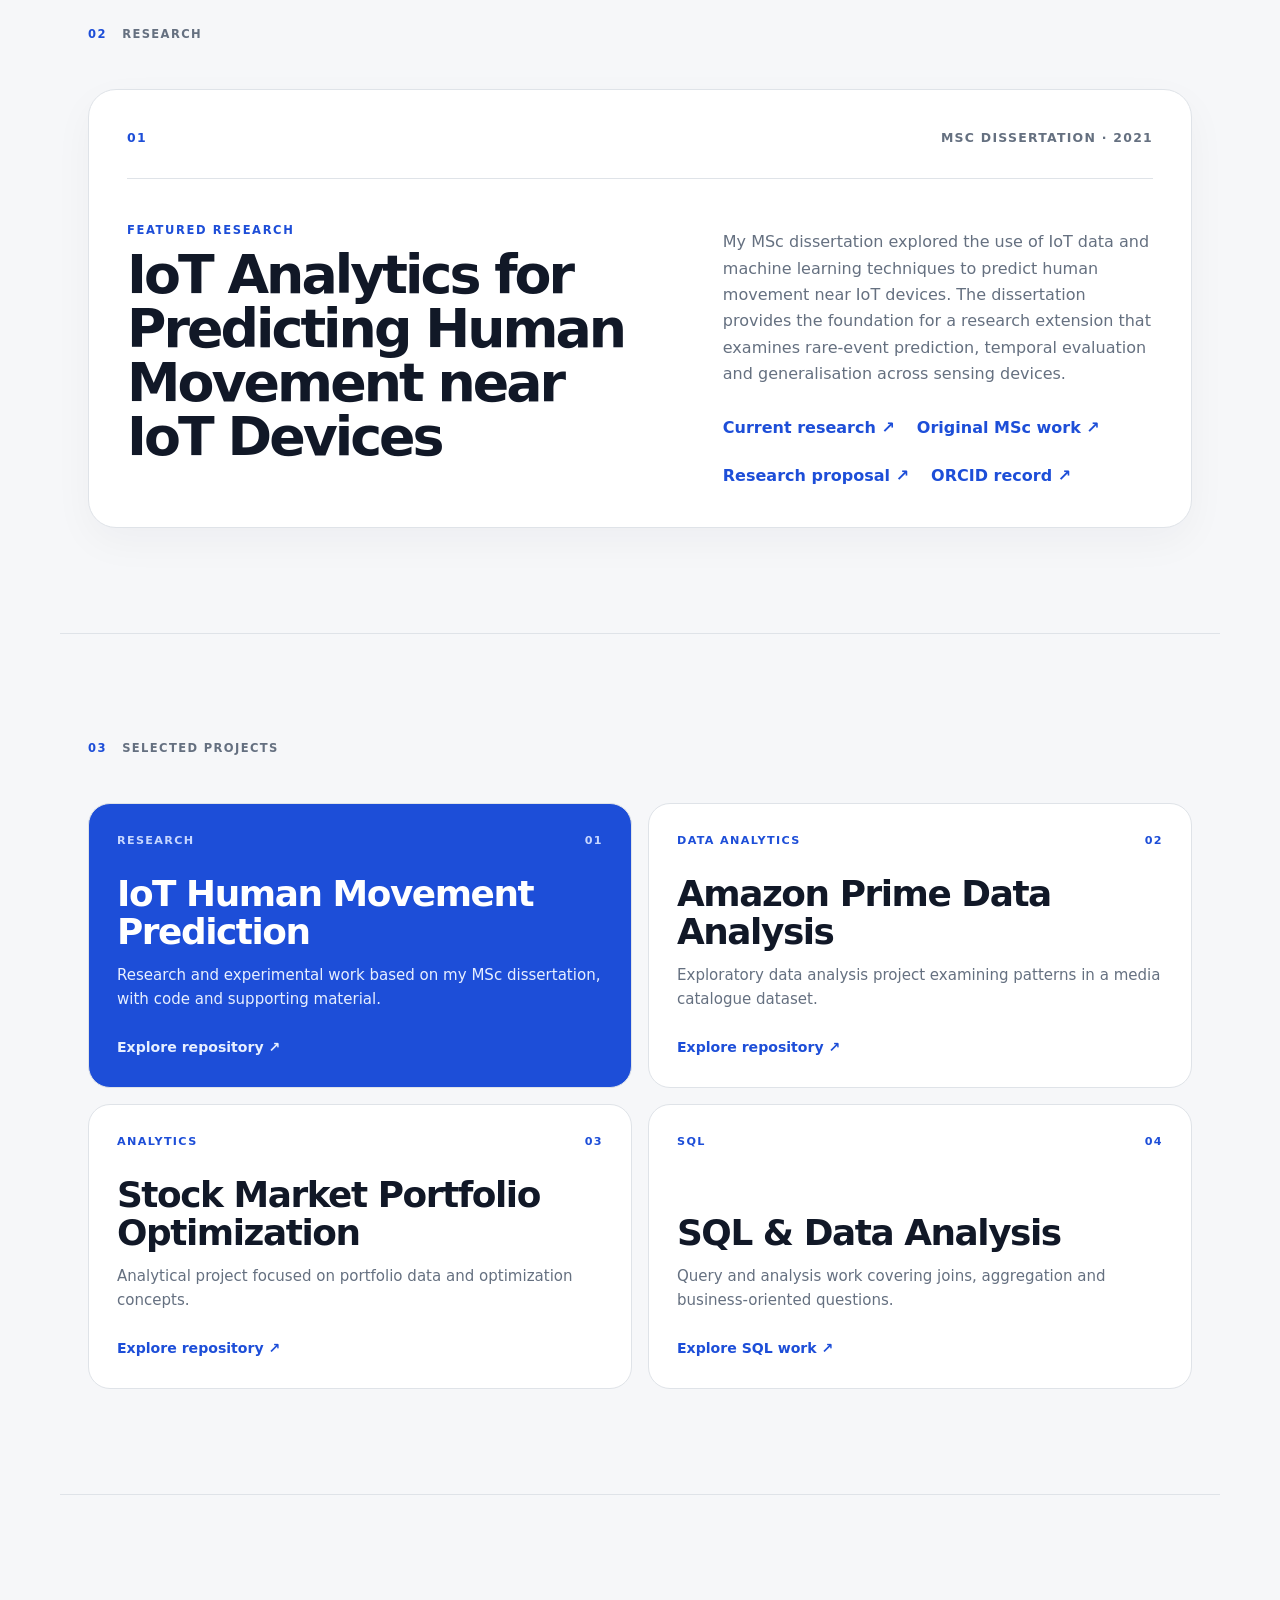
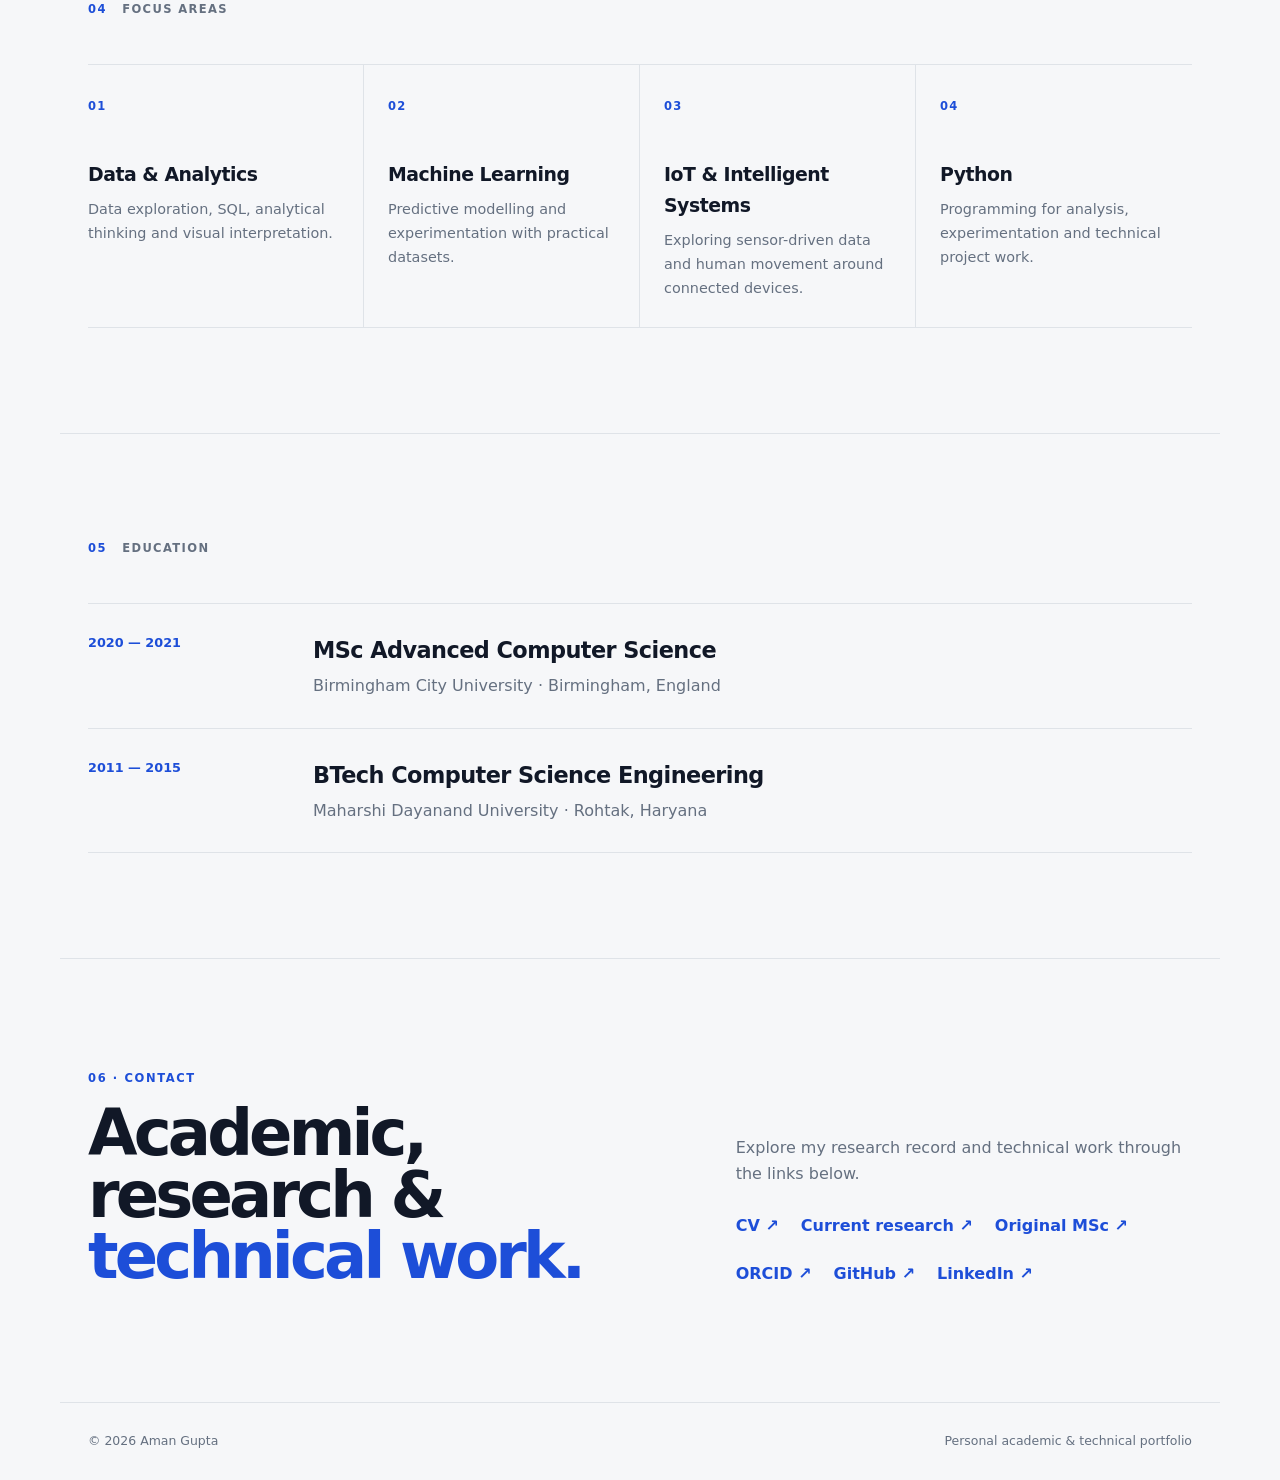
==== commit d0457b45: "Add professional profile photo to portfolio website" ====
--- a/index.html
+++ b/index.html
@@ -37,9 +37,15 @@
           <a class="button" href="https://github.com/kaashgarg19/robust-iot-human-movement-prediction" target="_blank" rel="noopener">Research repository ↗</a>
         </div>
       </div>
-      <div class="hero-note">
-        <span class="dot"></span>
-        <p>Aman Gupta<br>Academic & technical portfolio</p>
+
+      <div class="hero-profile" aria-label="Aman Gupta profile">
+        <div class="hero-photo">
+          <img src="assets/profile.jpg" alt="Professional profile photo of Aman Gupta">
+        </div>
+        <div class="hero-note">
+          <span class="dot"></span>
+          <p>Aman Gupta<br>Academic & technical portfolio</p>
+        </div>
       </div>
     </section>
 
--- a/style.css
+++ b/style.css
@@ -40,6 +40,7 @@
   white-space: nowrap;
 }
 .nav nav { display: flex; gap: 28px; }
+.nav-actions { display: flex; align-items: center; gap: 18px; }
 .nav nav a, .nav-link {
   color: var(--muted);
   font-size: .86rem;
@@ -55,11 +56,27 @@
   margin: 0 auto;
   padding: 110px 28px 90px;
   display: flex;
-  align-items: flex-end;
+  align-items: center;
   justify-content: space-between;
-  gap: 50px;
-}
-.hero-copy { max-width: 920px; }
+  gap: 55px;
+}
+.hero-copy { max-width: 820px; flex: 1 1 auto; }
+.hero-profile { display: flex; flex-direction: column; align-items: center; gap: 18px; flex: 0 0 240px; }
+.hero-photo {
+  width: 220px;
+  height: 220px;
+  overflow: hidden;
+  border-radius: 50%;
+  border: 1px solid var(--line);
+  background: var(--paper);
+  box-shadow: 0 16px 38px rgba(17,24,39,.10);
+}
+.hero-photo img {
+  display: block;
+  width: 100%;
+  height: 100%;
+  object-fit: cover;
+}
 .eyebrow, .kicker {
   margin: 0;
   color: var(--accent);
@@ -93,15 +110,15 @@
 }
 .button.primary { color: #fff; background: var(--accent); border-color: var(--accent); }
 .hero-note {
-  min-width: 180px;
+  width: 100%;
   padding-bottom: 6px;
   color: var(--muted);
-  font-size: .78rem;
+  font-size: .72rem;
   text-transform: uppercase;
   letter-spacing: .08em;
 }
-.hero-note p { margin: 10px 0 0; }
-.dot { display: block; width: 9px; height: 9px; border-radius: 50%; background: var(--accent); }
+.hero-note p { margin: 8px 0 0; text-align: center; }
+.dot { display: block; width: 9px; height: 9px; margin: 0 auto; border-radius: 50%; background: var(--accent); }
 
 .section {
   width: min(100%, var(--max));
@@ -194,11 +211,14 @@
   display: flex; justify-content: space-between; gap: 20px; color: var(--muted);
   border-top: 1px solid var(--line); font-size: .78rem;
 }
+@media (max-width: 900px) {
+  .hero { flex-direction: column; align-items: flex-start; padding-top: 85px; }
+  .hero-profile { align-self: center; width: 220px; }
+}
 @media (max-width: 820px) {
   .nav { padding: 17px 20px; }
   .nav nav { display: none; }
-  .hero { min-height: auto; padding: 85px 20px 75px; align-items: flex-start; flex-direction: column; }
-  .hero-note { display: none; }
+  .hero { min-height: auto; padding: 85px 20px 75px; gap: 38px; }
   .section { padding: 75px 20px; }
   .about-layout, .research-body, .contact-section { grid-template-columns: 1fr; gap: 40px; }
   .project-grid { grid-template-columns: 1fr; }
@@ -215,6 +235,8 @@
   .brand { font-size: 1.08rem; }
   .nav-link { display: none; }
   .hero h1 { font-size: clamp(3.2rem, 16vw, 5rem); }
+  .hero-profile { width: 190px; flex-basis: auto; }
+  .hero-photo { width: 180px; height: 180px; }
   .research-card { padding: 24px; border-radius: 20px; }
   .research-meta { align-items: flex-start; gap: 15px; flex-direction: column; }
   .focus-grid { grid-template-columns: 1fr; }
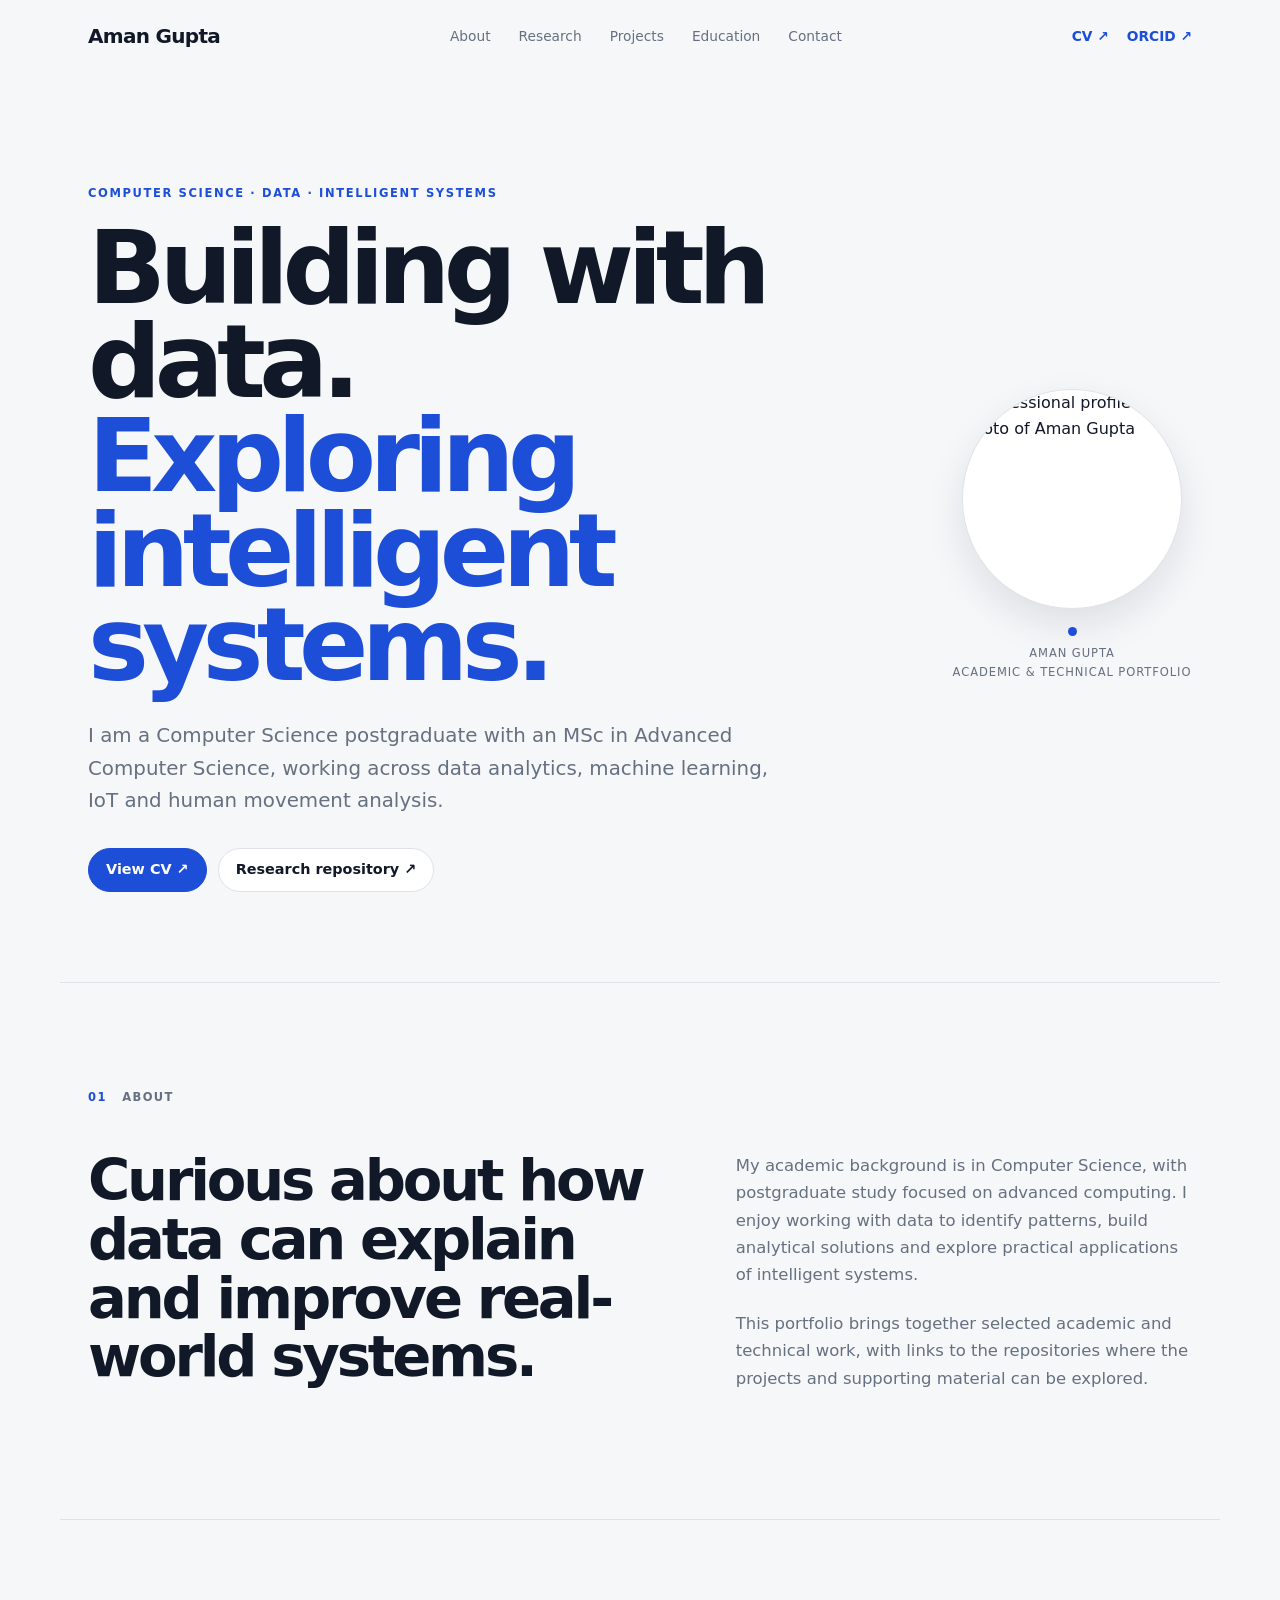
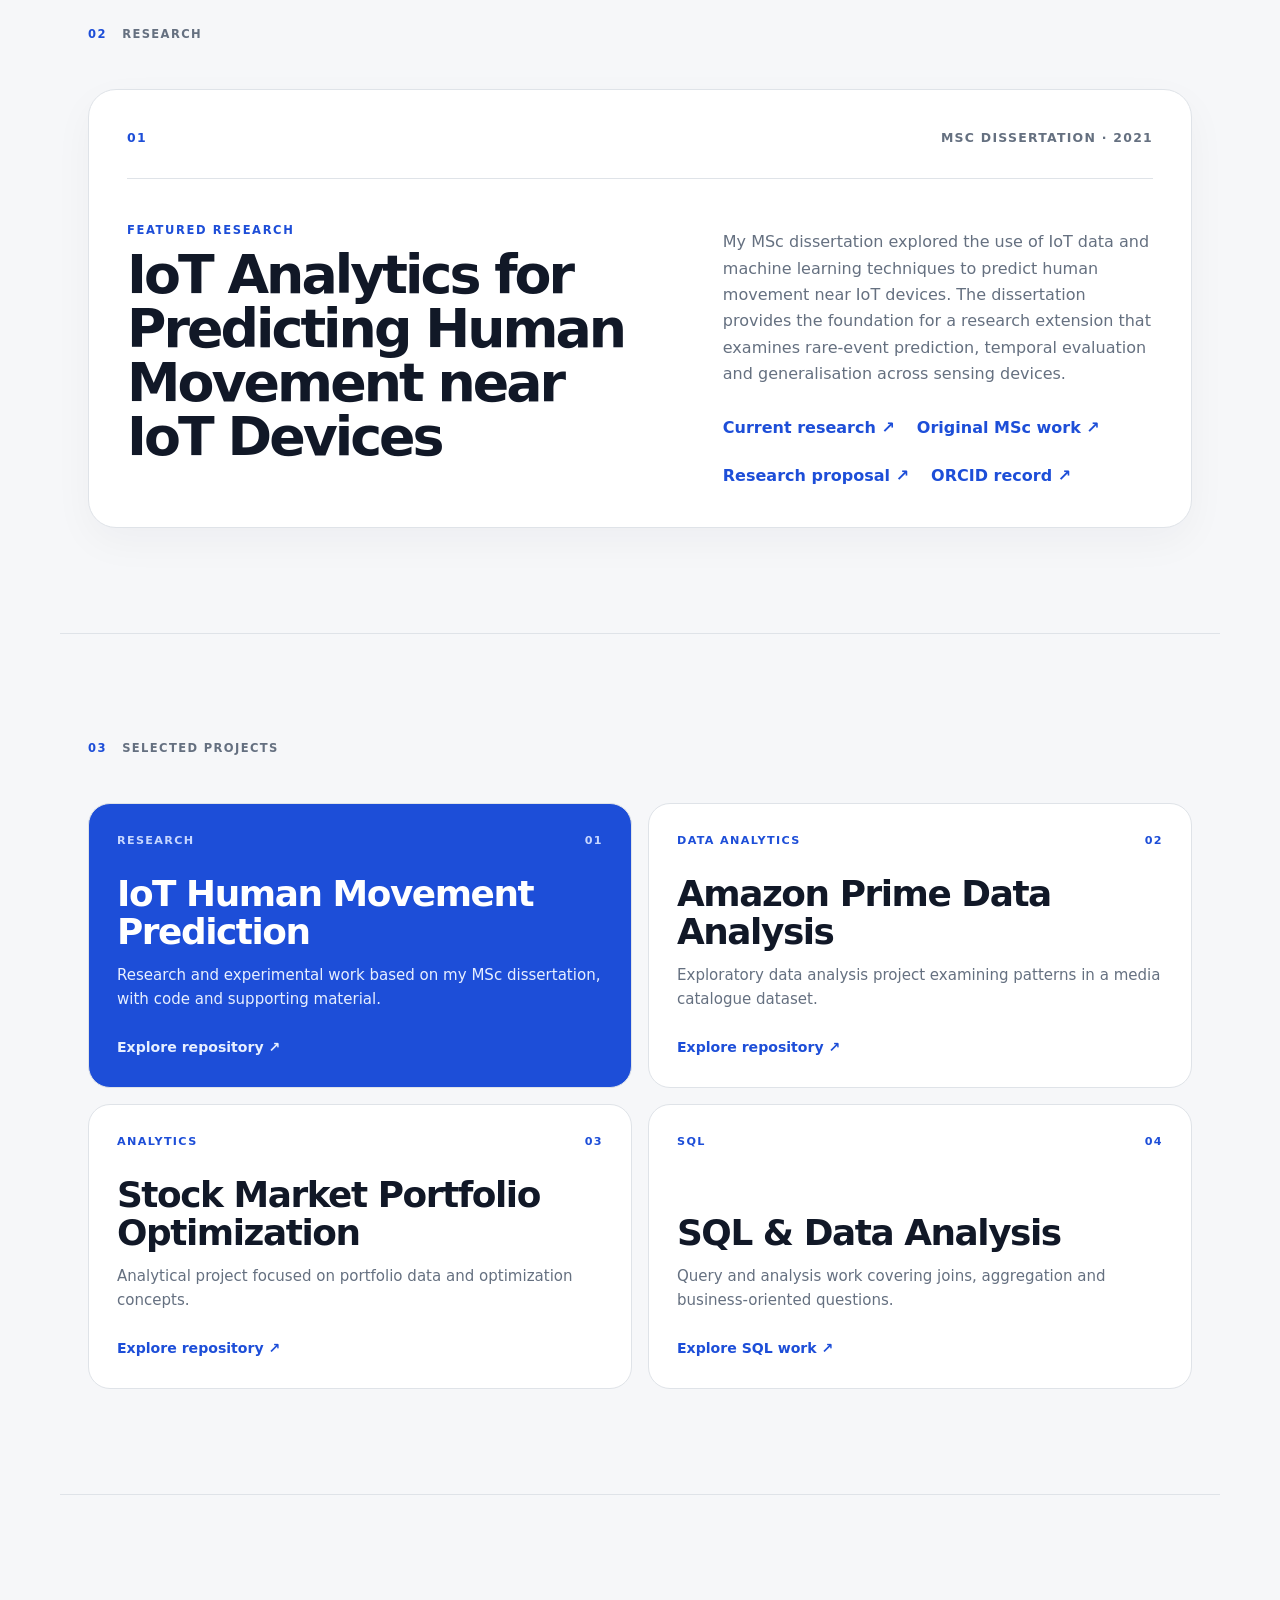
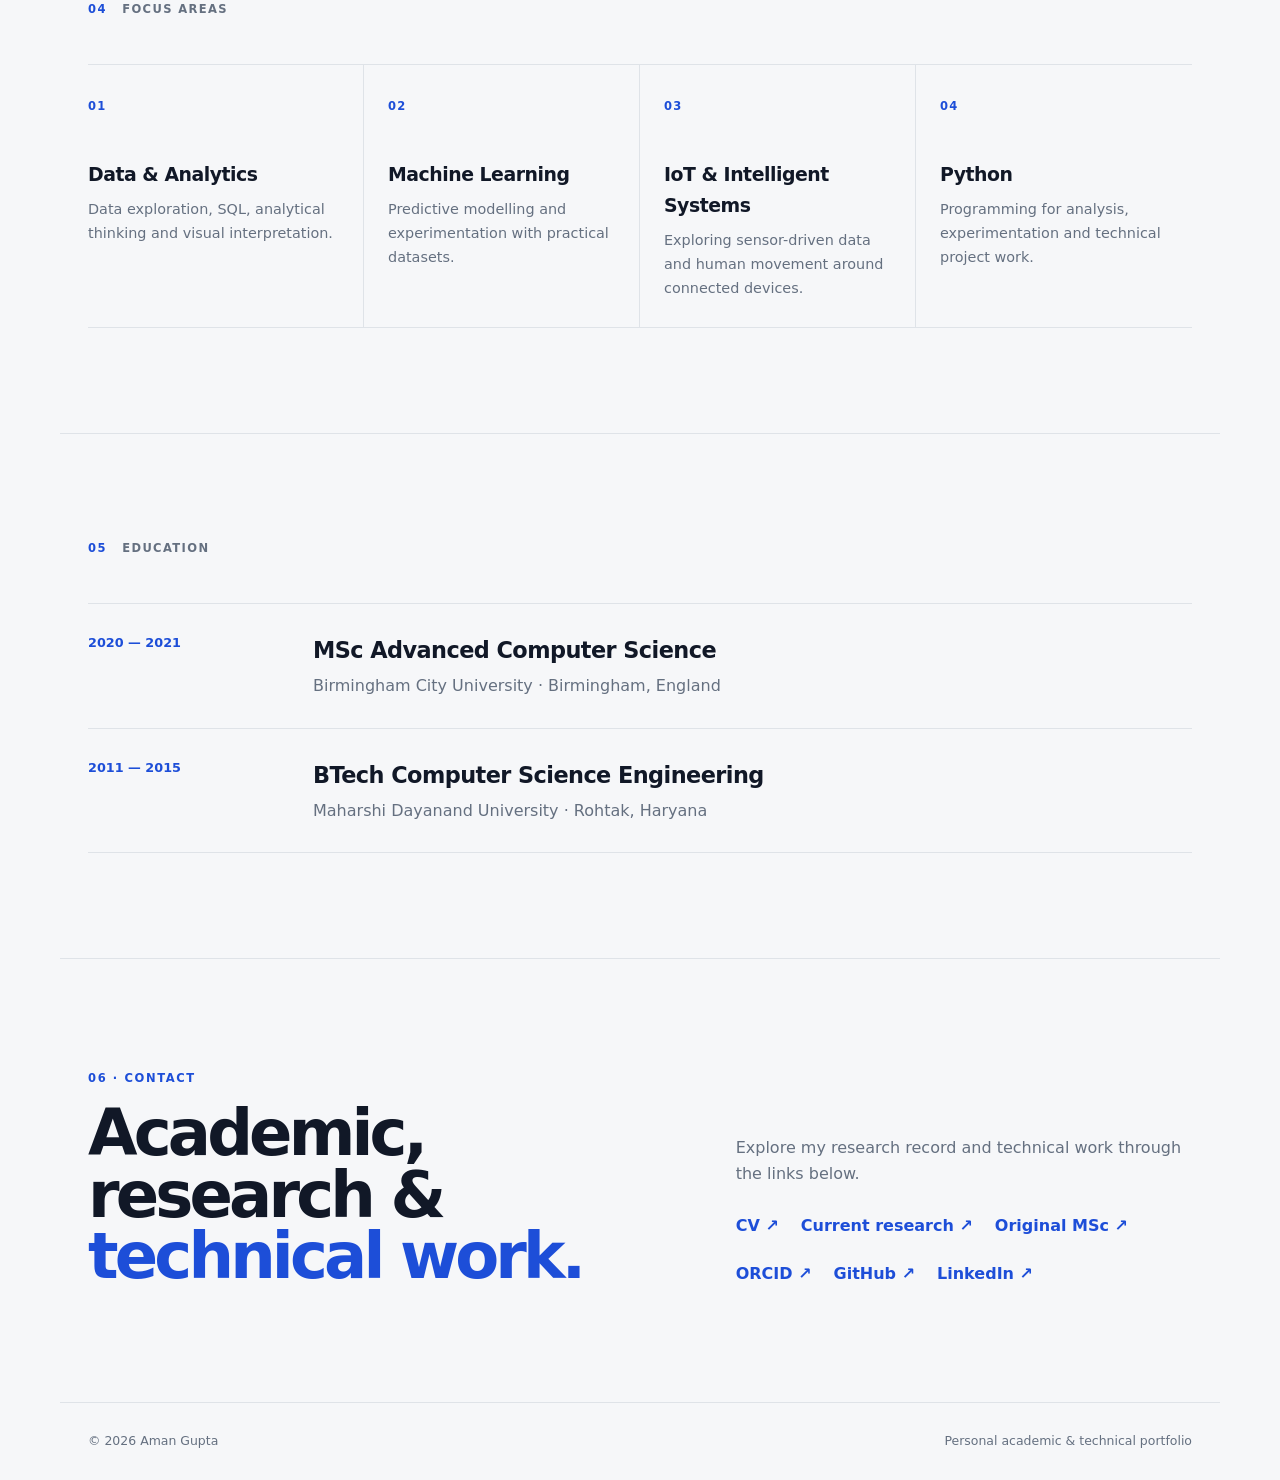
==== commit c7e3667e: "Use GitHub profile photo for portfolio hero" ====
--- a/index.html
+++ b/index.html
@@ -40,7 +40,7 @@
 
       <div class="hero-profile" aria-label="Aman Gupta profile">
         <div class="hero-photo">
-          <img src="assets/profile.jpg" alt="Professional profile photo of Aman Gupta">
+          <img src="https://github.com/kaashgarg19.png?size=500" alt="Professional profile photo of Aman Gupta">
         </div>
         <div class="hero-note">
           <span class="dot"></span>
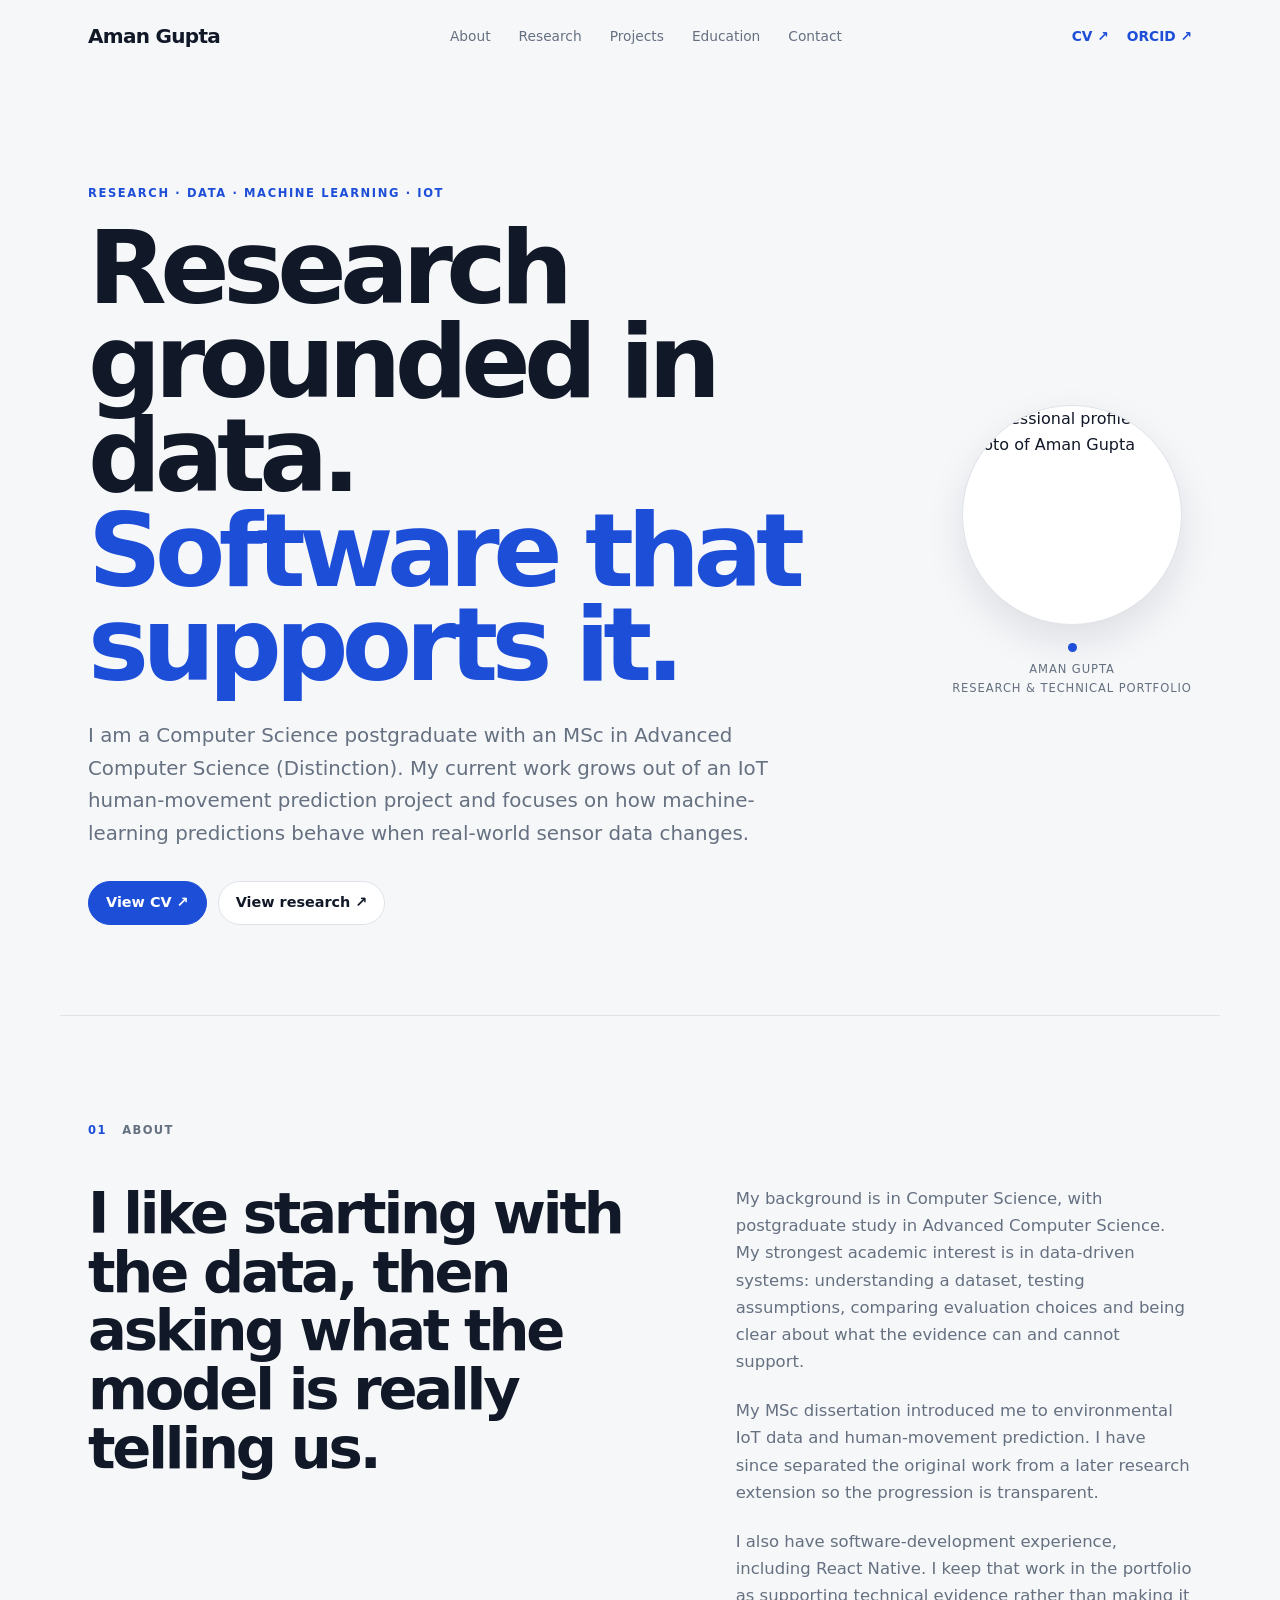
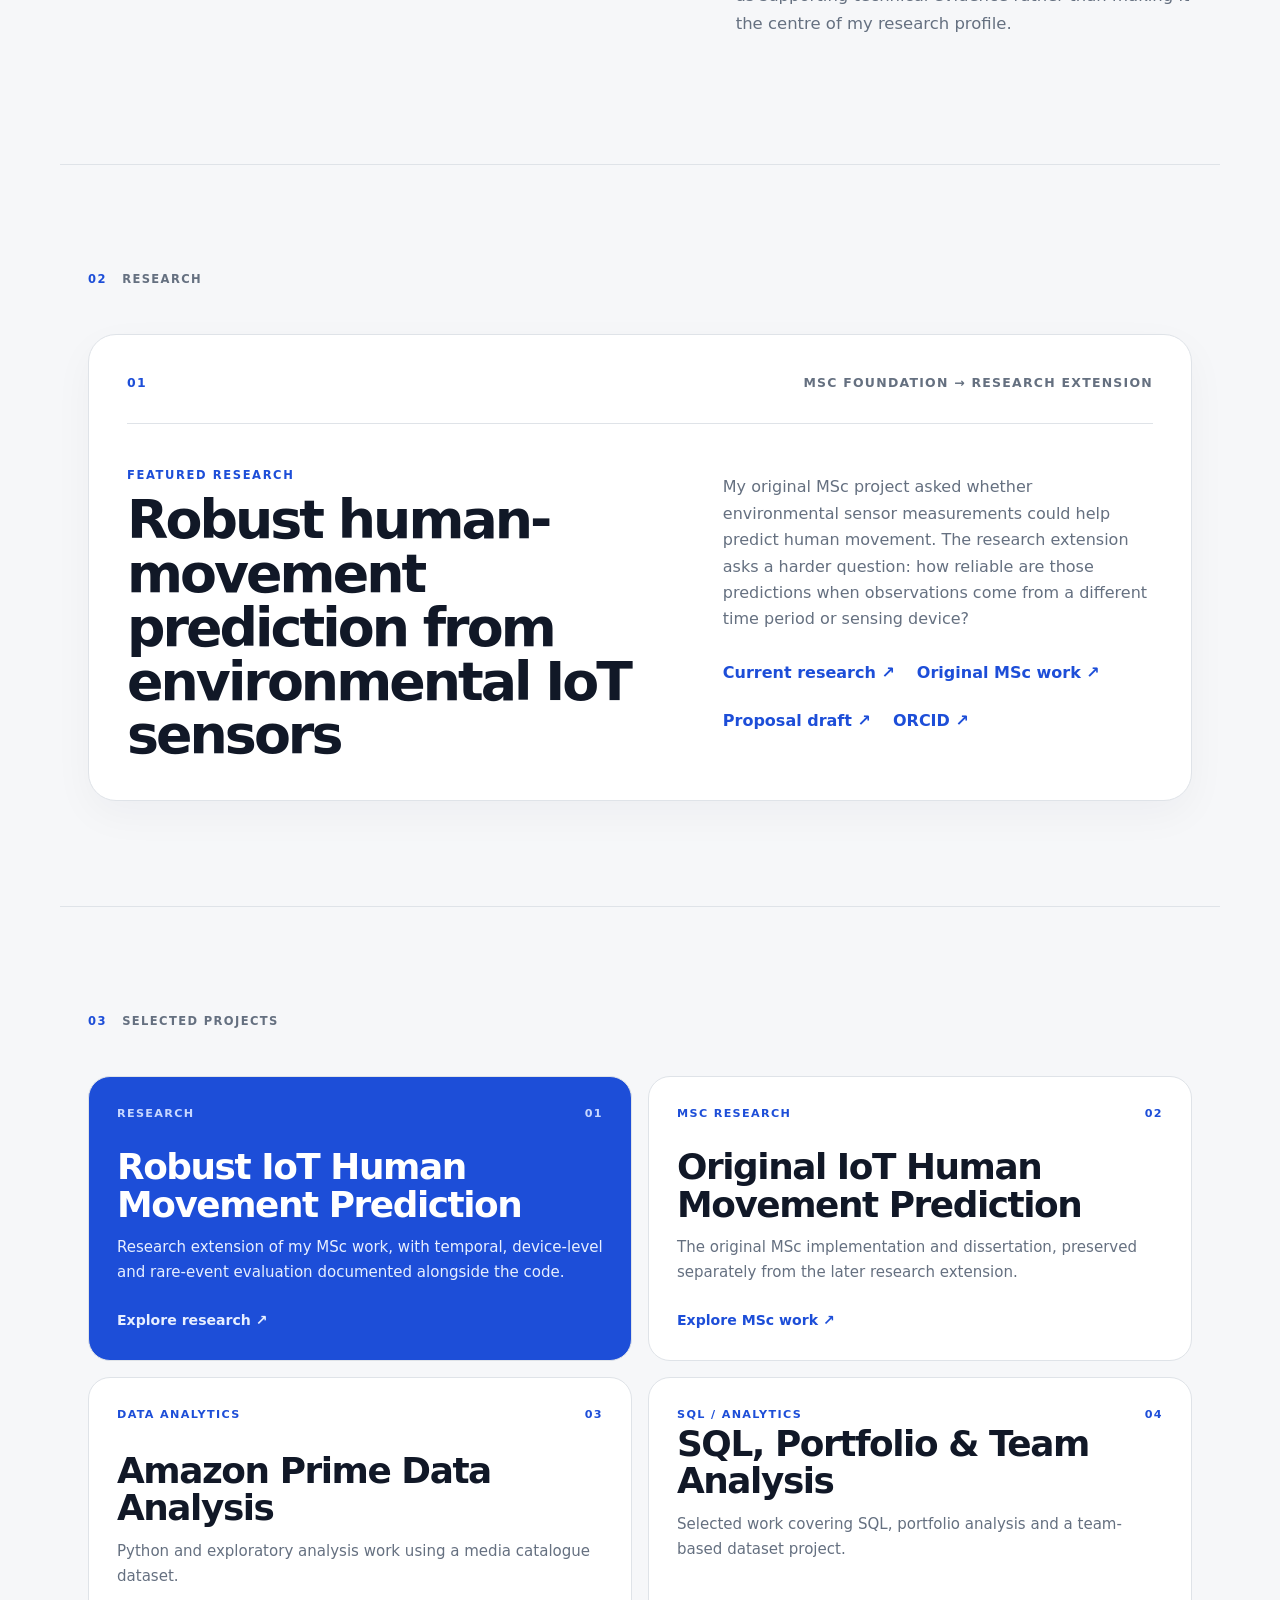
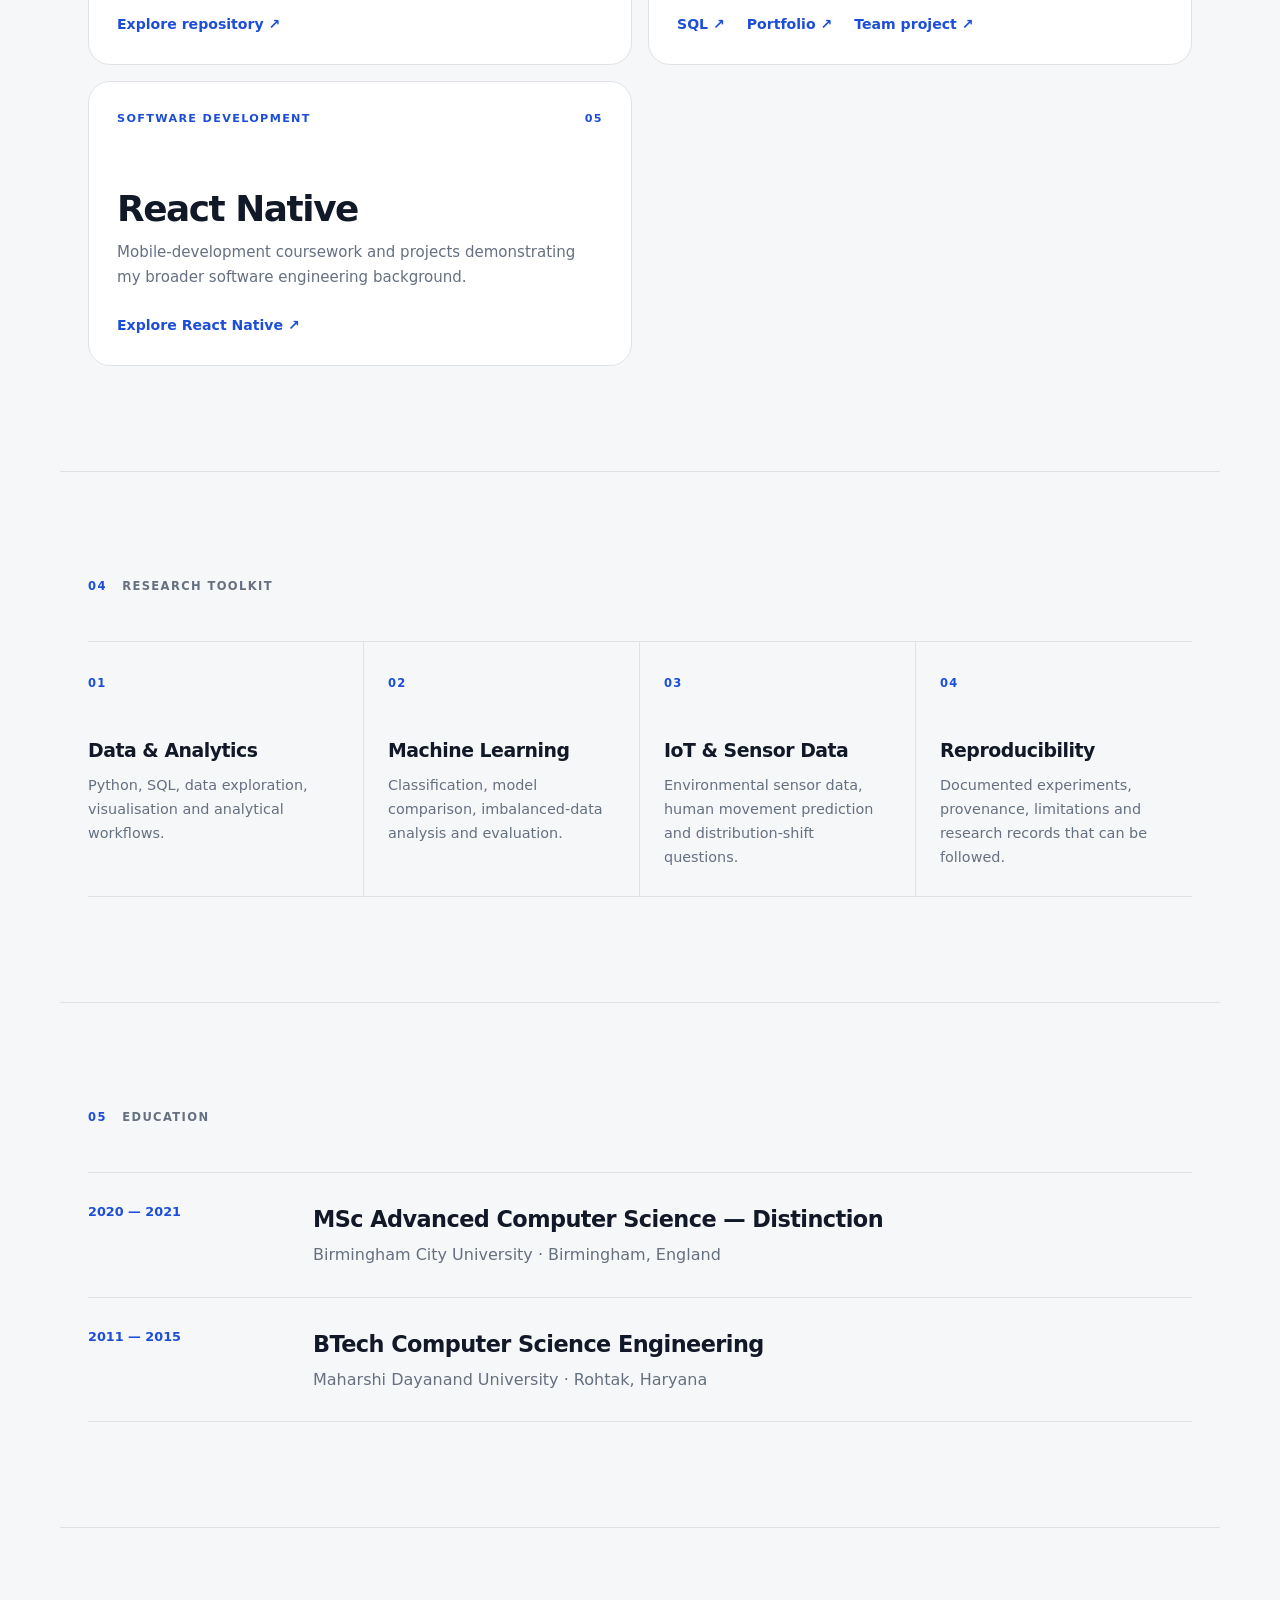
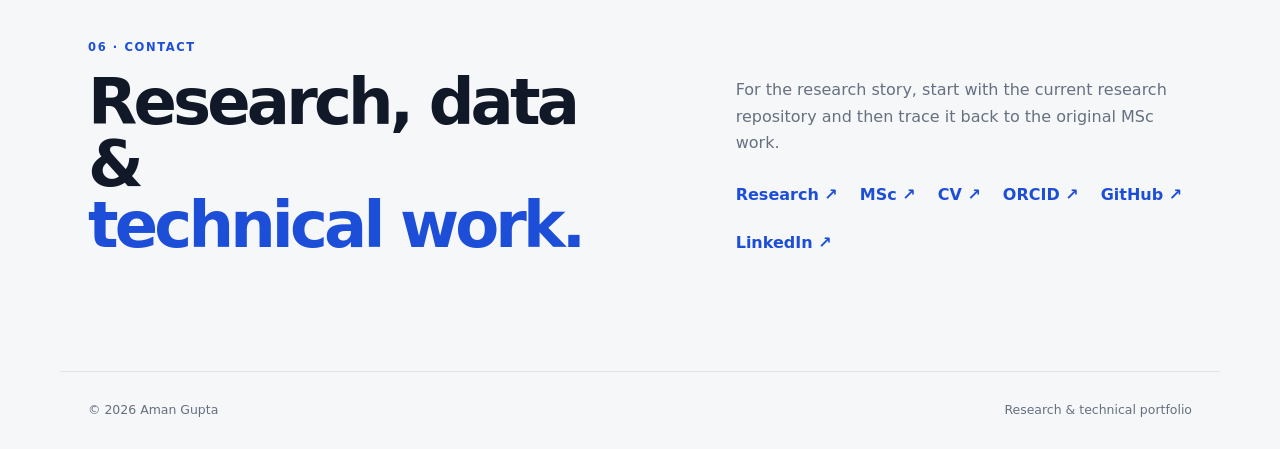
==== commit 4037e75e: "Reposition portfolio around research and data work" ====
--- a/index.html
+++ b/index.html
@@ -3,8 +3,8 @@
 <head>
   <meta charset="utf-8">
   <meta name="viewport" content="width=device-width, initial-scale=1">
-  <meta name="description" content="Aman Gupta — Computer Science, data analytics, machine learning, IoT and human movement research.">
-  <title>Aman Gupta | Computer Science & Research</title>
+  <meta name="description" content="Aman Gupta — research, data analytics, machine learning and IoT portfolio.">
+  <title>Aman Gupta | Research & Data Portfolio</title>
   <link rel="stylesheet" href="style.css">
 </head>
 <body>
@@ -26,25 +26,26 @@
   <main id="top">
     <section class="hero">
       <div class="hero-copy">
-        <p class="eyebrow">Computer Science · Data · Intelligent Systems</p>
-        <h1>Building with data.<br><em>Exploring intelligent systems.</em></h1>
+        <p class="eyebrow">Research · Data · Machine Learning · IoT</p>
+        <h1>Research grounded in data.<br><em>Software that supports it.</em></h1>
         <p class="lead">
-          I am a Computer Science postgraduate with an MSc in Advanced Computer Science,
-          working across data analytics, machine learning, IoT and human movement analysis.
+          I am a Computer Science postgraduate with an MSc in Advanced Computer Science (Distinction).
+          My current work grows out of an IoT human-movement prediction project and focuses on how
+          machine-learning predictions behave when real-world sensor data changes.
         </p>
         <div class="actions">
           <a class="button primary" href="https://github.com/kaashgarg19/kaashgarg19/blob/main/Aman_Gupta_CV.pdf" target="_blank" rel="noopener">View CV ↗</a>
-          <a class="button" href="https://github.com/kaashgarg19/robust-iot-human-movement-prediction" target="_blank" rel="noopener">Research repository ↗</a>
+          <a class="button" href="https://github.com/kaashgarg19/robust-iot-human-movement-prediction" target="_blank" rel="noopener">View research ↗</a>
         </div>
       </div>
 
       <div class="hero-profile" aria-label="Aman Gupta profile">
         <div class="hero-photo">
-          <img src="https://github.com/kaashgarg19.png?size=500" alt="Professional profile photo of Aman Gupta">
+          <img src="https://avatars.githubusercontent.com/u/103975775?v=4" alt="Professional profile photo of Aman Gupta">
         </div>
         <div class="hero-note">
           <span class="dot"></span>
-          <p>Aman Gupta<br>Academic & technical portfolio</p>
+          <p>Aman Gupta<br>Research & technical portfolio</p>
         </div>
       </div>
     </section>
@@ -53,17 +54,21 @@
       <div class="section-label">01 <span>About</span></div>
       <div class="about-layout">
         <div>
-          <h2>Curious about how data can explain and improve real-world systems.</h2>
+          <h2>I like starting with the data, then asking what the model is really telling us.</h2>
         </div>
         <div class="about-copy">
           <p>
-            My academic background is in Computer Science, with postgraduate study focused on
-            advanced computing. I enjoy working with data to identify patterns, build analytical
-            solutions and explore practical applications of intelligent systems.
+            My background is in Computer Science, with postgraduate study in Advanced Computer Science.
+            My strongest academic interest is in data-driven systems: understanding a dataset, testing
+            assumptions, comparing evaluation choices and being clear about what the evidence can and cannot support.
           </p>
           <p>
-            This portfolio brings together selected academic and technical work, with links to
-            the repositories where the projects and supporting material can be explored.
+            My MSc dissertation introduced me to environmental IoT data and human-movement prediction.
+            I have since separated the original work from a later research extension so the progression is transparent.
+          </p>
+          <p>
+            I also have software-development experience, including React Native. I keep that work in the portfolio
+            as supporting technical evidence rather than making it the centre of my research profile.
           </p>
         </div>
       </div>
@@ -74,24 +79,24 @@
       <div class="research-card">
         <div class="research-meta">
           <span class="number">01</span>
-          <span>MSc Dissertation · 2021</span>
+          <span>MSc foundation → research extension</span>
         </div>
         <div class="research-body">
           <div>
             <p class="kicker">Featured research</p>
-            <h2>IoT Analytics for Predicting Human Movement near IoT Devices</h2>
+            <h2>Robust human-movement prediction from environmental IoT sensors</h2>
           </div>
           <div>
             <p>
-              My MSc dissertation explored the use of IoT data and machine learning techniques
-              to predict human movement near IoT devices. The dissertation provides the foundation for a research extension that examines rare-event prediction,
-              temporal evaluation and generalisation across sensing devices.
+              My original MSc project asked whether environmental sensor measurements could help predict human movement.
+              The research extension asks a harder question: how reliable are those predictions when observations come
+              from a different time period or sensing device?
             </p>
             <div class="card-links">
               <a href="https://github.com/kaashgarg19/robust-iot-human-movement-prediction" target="_blank" rel="noopener">Current research ↗</a>
               <a href="https://github.com/kaashgarg19/iot-human-movement-prediction-msc" target="_blank" rel="noopener">Original MSc work ↗</a>
-              <a href="https://github.com/kaashgarg19/robust-iot-human-movement-prediction/blob/main/docs/research_proposal.md" target="_blank" rel="noopener">Research proposal ↗</a>
-              <a href="https://orcid.org/0009-0007-4112-9993" target="_blank" rel="noopener">ORCID record ↗</a>
+              <a href="https://github.com/kaashgarg19/robust-iot-human-movement-prediction/blob/main/docs/research_proposal.md" target="_blank" rel="noopener">Proposal draft ↗</a>
+              <a href="https://orcid.org/0009-0007-4112-9993" target="_blank" rel="noopener">ORCID ↗</a>
             </div>
           </div>
         </div>
@@ -103,41 +108,52 @@
       <div class="project-grid">
         <article class="project-card featured">
           <div class="project-top"><span>Research</span><span>01</span></div>
-          <h3>IoT Human Movement Prediction</h3>
-          <p>Research and experimental work based on my MSc dissertation, with code and supporting material.</p>
-          <a href="https://github.com/kaashgarg19/robust-iot-human-movement-prediction" target="_blank" rel="noopener">Explore repository <b>↗</b></a>
+          <h3>Robust IoT Human Movement Prediction</h3>
+          <p>Research extension of my MSc work, with temporal, device-level and rare-event evaluation documented alongside the code.</p>
+          <a href="https://github.com/kaashgarg19/robust-iot-human-movement-prediction" target="_blank" rel="noopener">Explore research ↗</a>
         </article>
 
         <article class="project-card">
-          <div class="project-top"><span>Data Analytics</span><span>02</span></div>
-          <h3>Amazon Prime Data Analysis</h3>
-          <p>Exploratory data analysis project examining patterns in a media catalogue dataset.</p>
-          <a href="https://github.com/kaashgarg19/AmazonPrime_Data_Analysis_EDA" target="_blank" rel="noopener">Explore repository <b>↗</b></a>
+          <div class="project-top"><span>MSc research</span><span>02</span></div>
+          <h3>Original IoT Human Movement Prediction</h3>
+          <p>The original MSc implementation and dissertation, preserved separately from the later research extension.</p>
+          <a href="https://github.com/kaashgarg19/iot-human-movement-prediction-msc" target="_blank" rel="noopener">Explore MSc work ↗</a>
         </article>
 
         <article class="project-card">
-          <div class="project-top"><span>Analytics</span><span>03</span></div>
-          <h3>Stock Market Portfolio Optimization</h3>
-          <p>Analytical project focused on portfolio data and optimization concepts.</p>
-          <a href="https://github.com/kaashgarg19/STOCK_MARKET_PORTFOLIO_OPTIMIZATION" target="_blank" rel="noopener">Explore repository <b>↗</b></a>
+          <div class="project-top"><span>Data Analytics</span><span>03</span></div>
+          <h3>Amazon Prime Data Analysis</h3>
+          <p>Python and exploratory analysis work using a media catalogue dataset.</p>
+          <a href="https://github.com/kaashgarg19/AmazonPrime_Data_Analysis_EDA" target="_blank" rel="noopener">Explore repository ↗</a>
         </article>
 
         <article class="project-card">
-          <div class="project-top"><span>SQL</span><span>04</span></div>
-          <h3>SQL & Data Analysis</h3>
-          <p>Query and analysis work covering joins, aggregation and business-oriented questions.</p>
-          <a href="https://github.com/kaashgarg19/kaashgarg19/tree/main/sql" target="_blank" rel="noopener">Explore SQL work <b>↗</b></a>
+          <div class="project-top"><span>SQL / Analytics</span><span>04</span></div>
+          <h3>SQL, Portfolio & Team Analysis</h3>
+          <p>Selected work covering SQL, portfolio analysis and a team-based dataset project.</p>
+          <div class="card-links">
+            <a href="https://github.com/kaashgarg19/kaashgarg19/tree/main/sql" target="_blank" rel="noopener">SQL ↗</a>
+            <a href="https://github.com/kaashgarg19/STOCK_MARKET_PORTFOLIO_OPTIMIZATION" target="_blank" rel="noopener">Portfolio ↗</a>
+            <a href="https://github.com/kaashgarg19/Opportunity-Dataset-Team-Project-" target="_blank" rel="noopener">Team project ↗</a>
+          </div>
+        </article>
+
+        <article class="project-card">
+          <div class="project-top"><span>Software development</span><span>05</span></div>
+          <h3>React Native</h3>
+          <p>Mobile-development coursework and projects demonstrating my broader software engineering background.</p>
+          <a href="https://github.com/kaashgarg19/React-Native-App-Project" target="_blank" rel="noopener">Explore React Native ↗</a>
         </article>
       </div>
     </section>
 
     <section class="section capabilities">
-      <div class="section-label">04 <span>Focus areas</span></div>
+      <div class="section-label">04 <span>Research toolkit</span></div>
       <div class="focus-grid">
-        <div><span class="focus-index">01</span><h3>Data & Analytics</h3><p>Data exploration, SQL, analytical thinking and visual interpretation.</p></div>
-        <div><span class="focus-index">02</span><h3>Machine Learning</h3><p>Predictive modelling and experimentation with practical datasets.</p></div>
-        <div><span class="focus-index">03</span><h3>IoT & Intelligent Systems</h3><p>Exploring sensor-driven data and human movement around connected devices.</p></div>
-        <div><span class="focus-index">04</span><h3>Python</h3><p>Programming for analysis, experimentation and technical project work.</p></div>
+        <div><span class="focus-index">01</span><h3>Data & Analytics</h3><p>Python, SQL, data exploration, visualisation and analytical workflows.</p></div>
+        <div><span class="focus-index">02</span><h3>Machine Learning</h3><p>Classification, model comparison, imbalanced-data analysis and evaluation.</p></div>
+        <div><span class="focus-index">03</span><h3>IoT & Sensor Data</h3><p>Environmental sensor data, human movement prediction and distribution-shift questions.</p></div>
+        <div><span class="focus-index">04</span><h3>Reproducibility</h3><p>Documented experiments, provenance, limitations and research records that can be followed.</p></div>
       </div>
     </section>
 
@@ -146,7 +162,7 @@
       <div class="education-list">
         <div class="education-item">
           <span class="year">2020 — 2021</span>
-          <div><h3>MSc Advanced Computer Science</h3><p>Birmingham City University · Birmingham, England</p></div>
+          <div><h3>MSc Advanced Computer Science — Distinction</h3><p>Birmingham City University · Birmingham, England</p></div>
         </div>
         <div class="education-item">
           <span class="year">2011 — 2015</span>
@@ -158,14 +174,14 @@
     <section id="contact" class="contact-section">
       <div>
         <p class="eyebrow">06 · Contact</p>
-        <h2>Academic, research &<br><em>technical work.</em></h2>
+        <h2>Research, data &<br><em>technical work.</em></h2>
       </div>
       <div class="contact-side">
-        <p>Explore my research record and technical work through the links below.</p>
+        <p>For the research story, start with the current research repository and then trace it back to the original MSc work.</p>
         <div class="contact-links">
+          <a href="https://github.com/kaashgarg19/robust-iot-human-movement-prediction" target="_blank" rel="noopener">Research ↗</a>
+          <a href="https://github.com/kaashgarg19/iot-human-movement-prediction-msc" target="_blank" rel="noopener">MSc ↗</a>
           <a href="https://github.com/kaashgarg19/kaashgarg19/blob/main/Aman_Gupta_CV.pdf" target="_blank" rel="noopener">CV ↗</a>
-          <a href="https://github.com/kaashgarg19/robust-iot-human-movement-prediction" target="_blank" rel="noopener">Current research ↗</a>
-          <a href="https://github.com/kaashgarg19/iot-human-movement-prediction-msc" target="_blank" rel="noopener">Original MSc ↗</a>
           <a href="https://orcid.org/0009-0007-4112-9993" target="_blank" rel="noopener">ORCID ↗</a>
           <a href="https://github.com/kaashgarg19" target="_blank" rel="noopener">GitHub ↗</a>
           <a href="https://www.linkedin.com/in/amangupta1911/" target="_blank" rel="noopener">LinkedIn ↗</a>
@@ -176,7 +192,7 @@
 
   <footer>
     <span>© 2026 Aman Gupta</span>
-    <span>Personal academic & technical portfolio</span>
+    <span>Research & technical portfolio</span>
   </footer>
 </body>
 </html>
